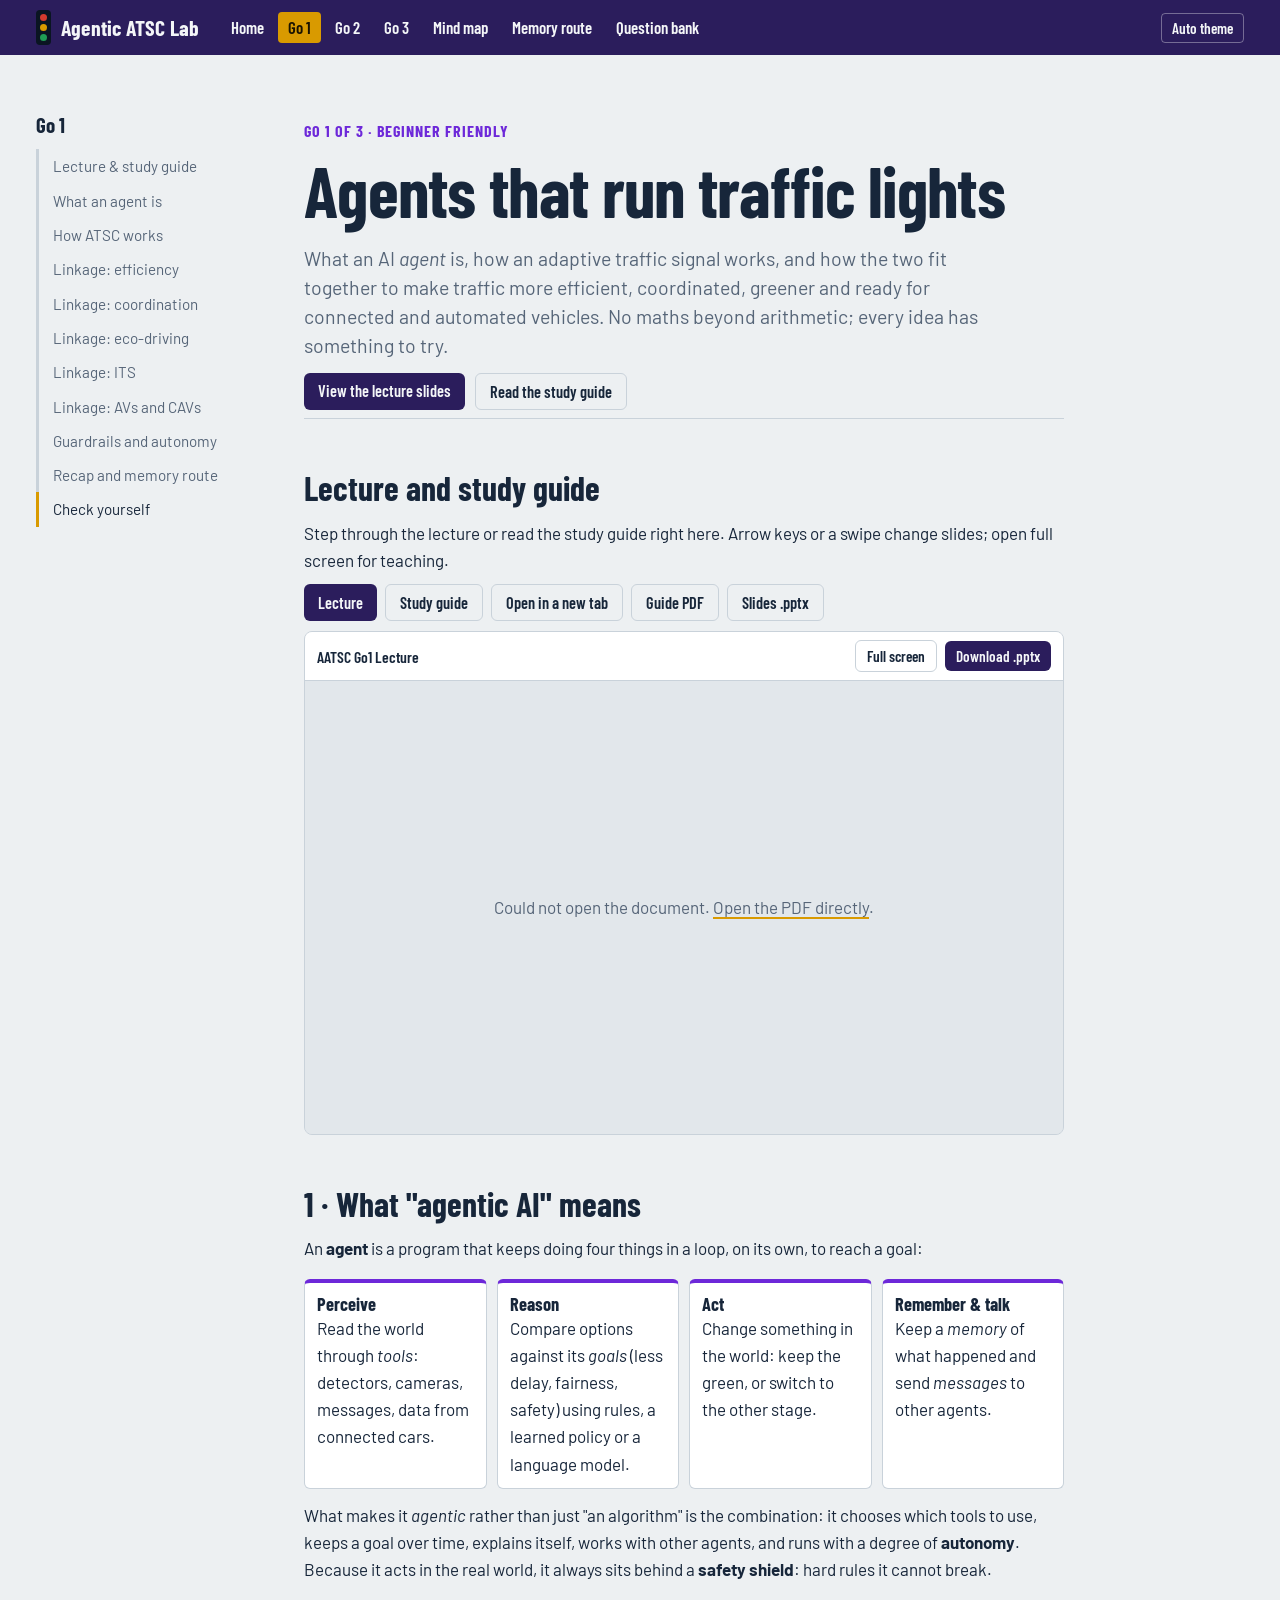
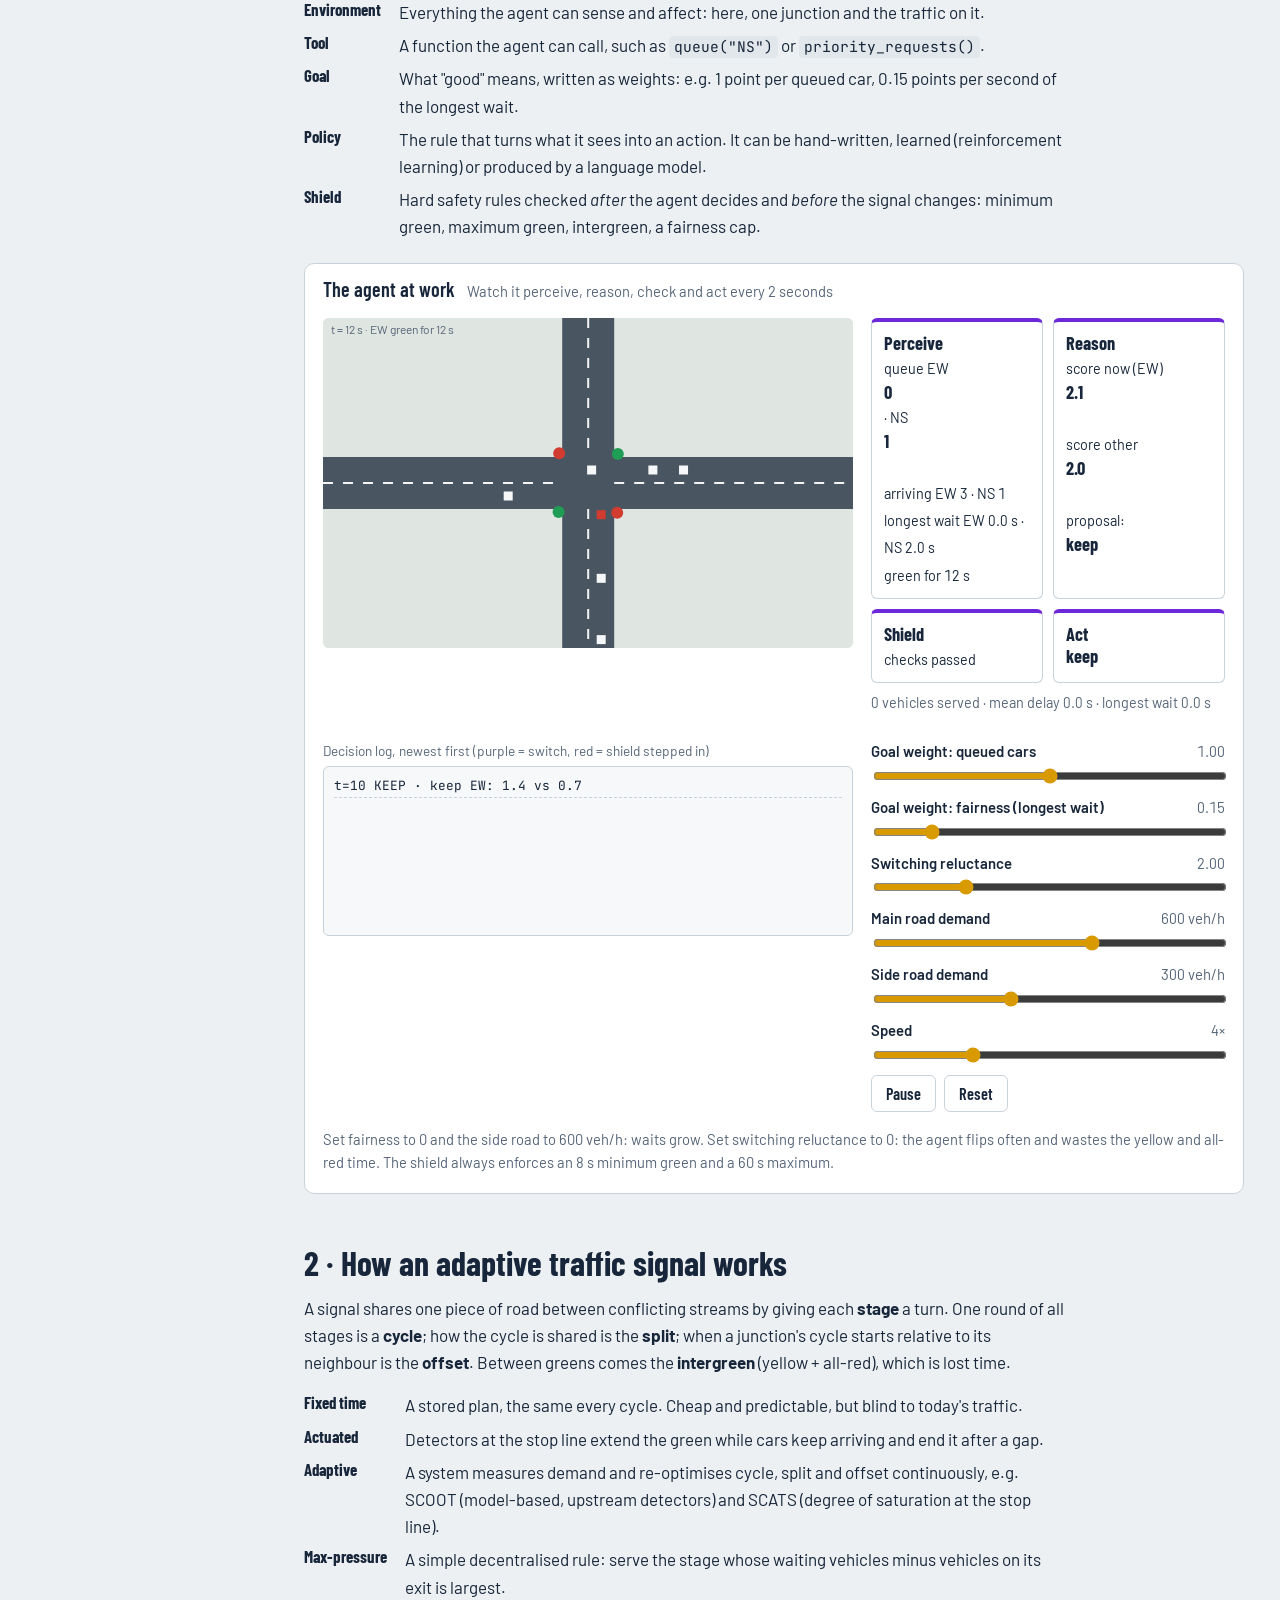
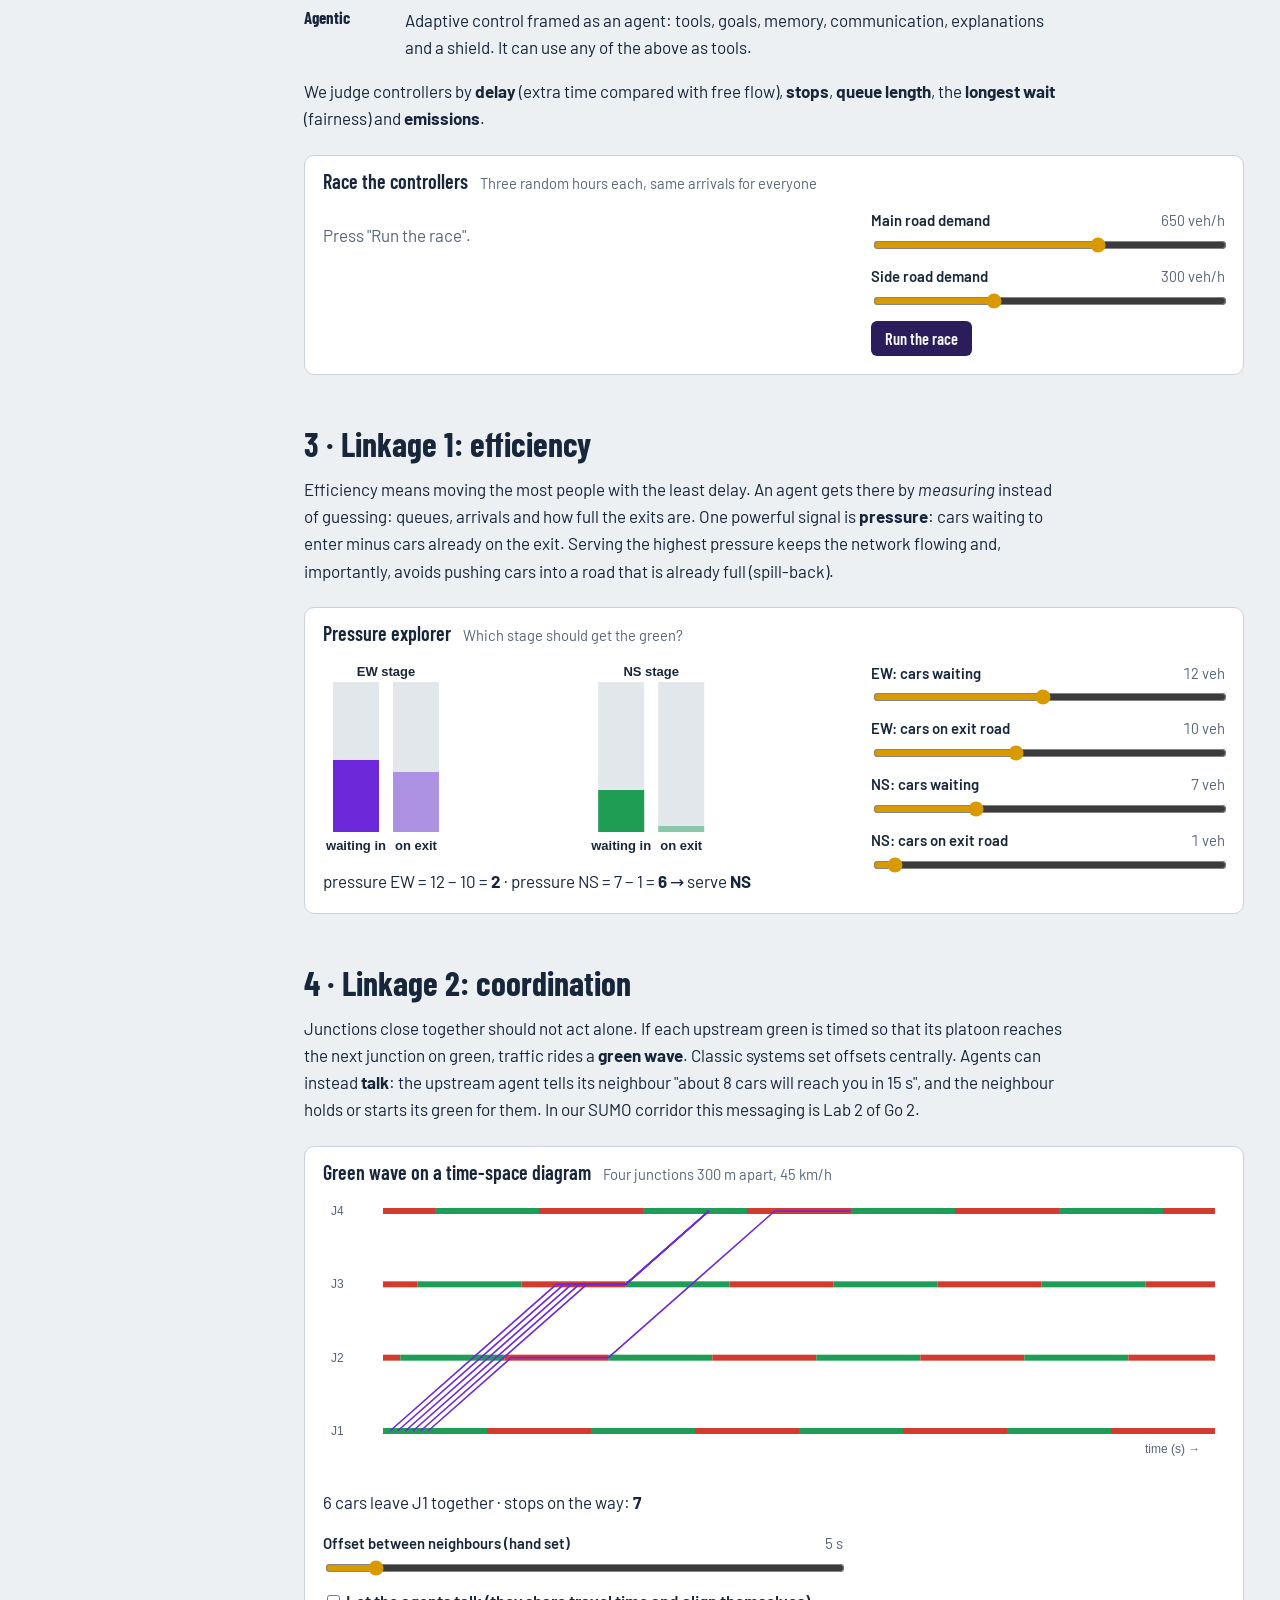
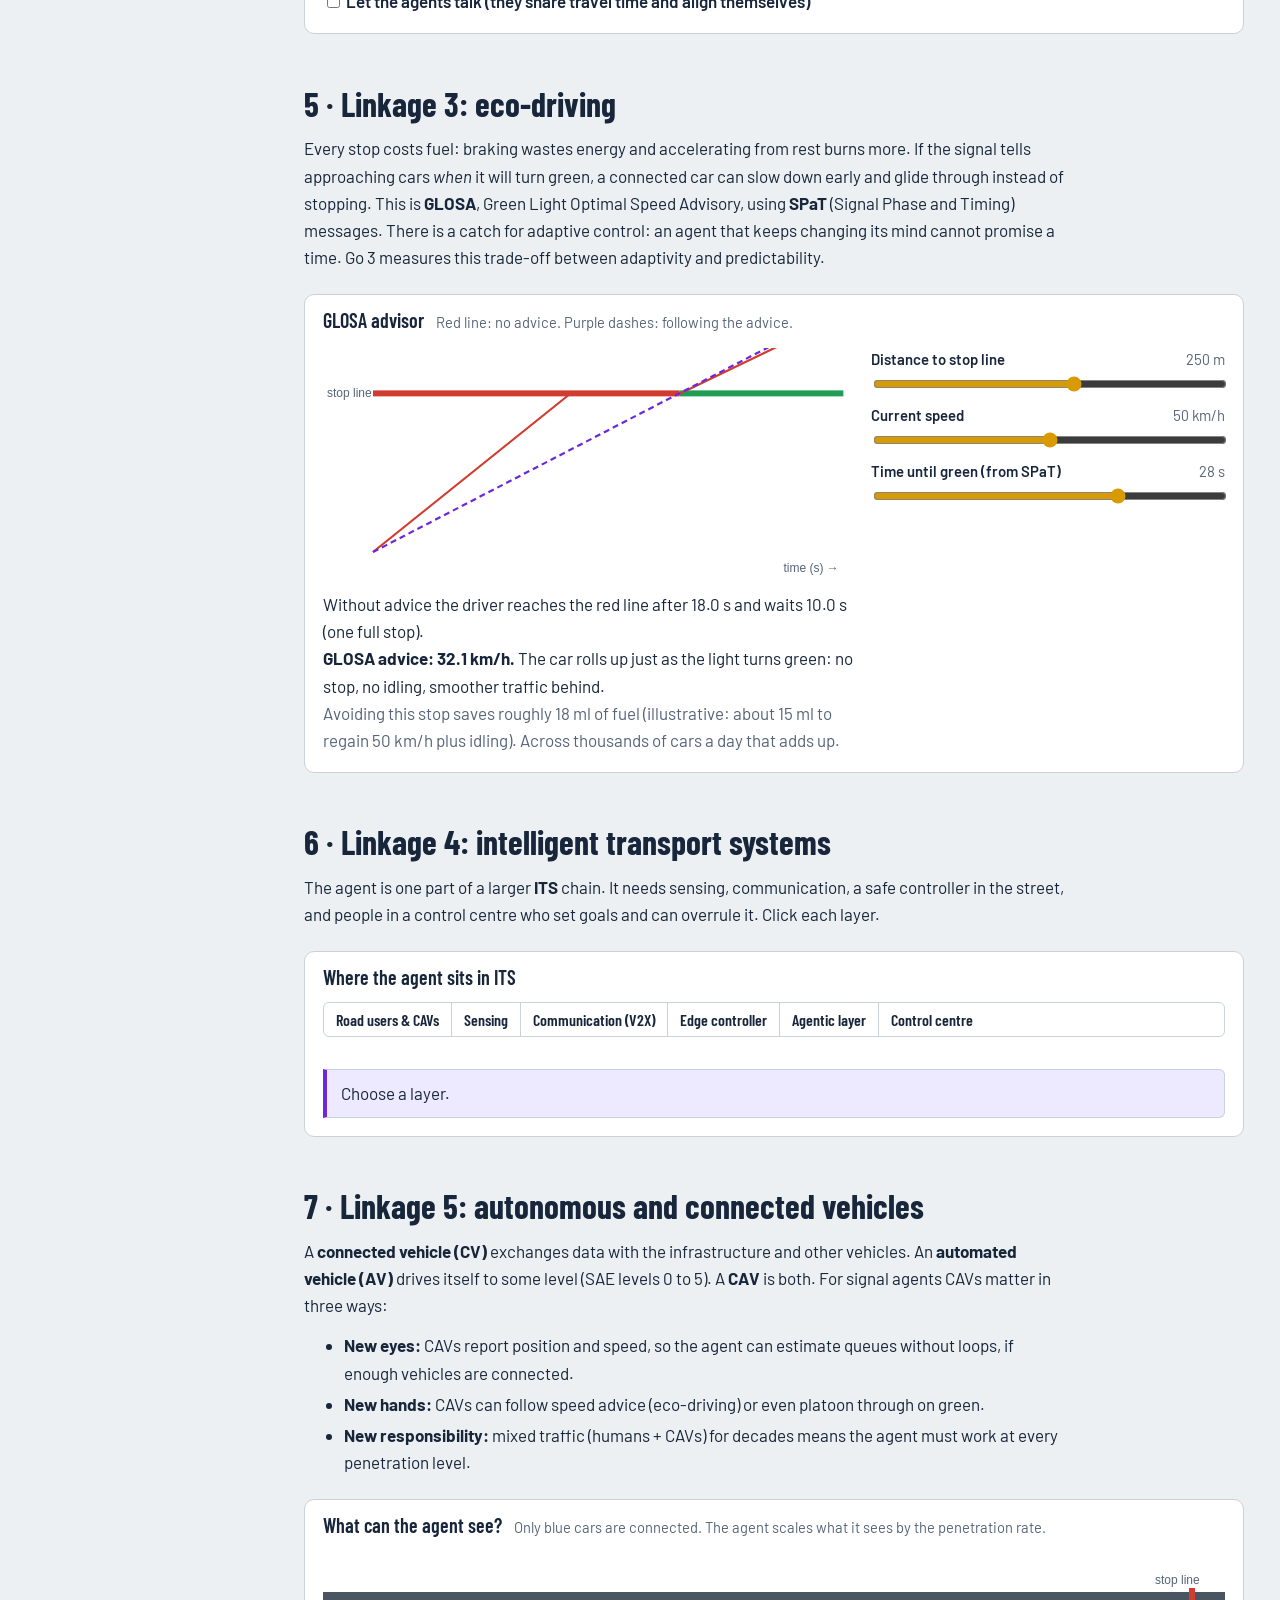
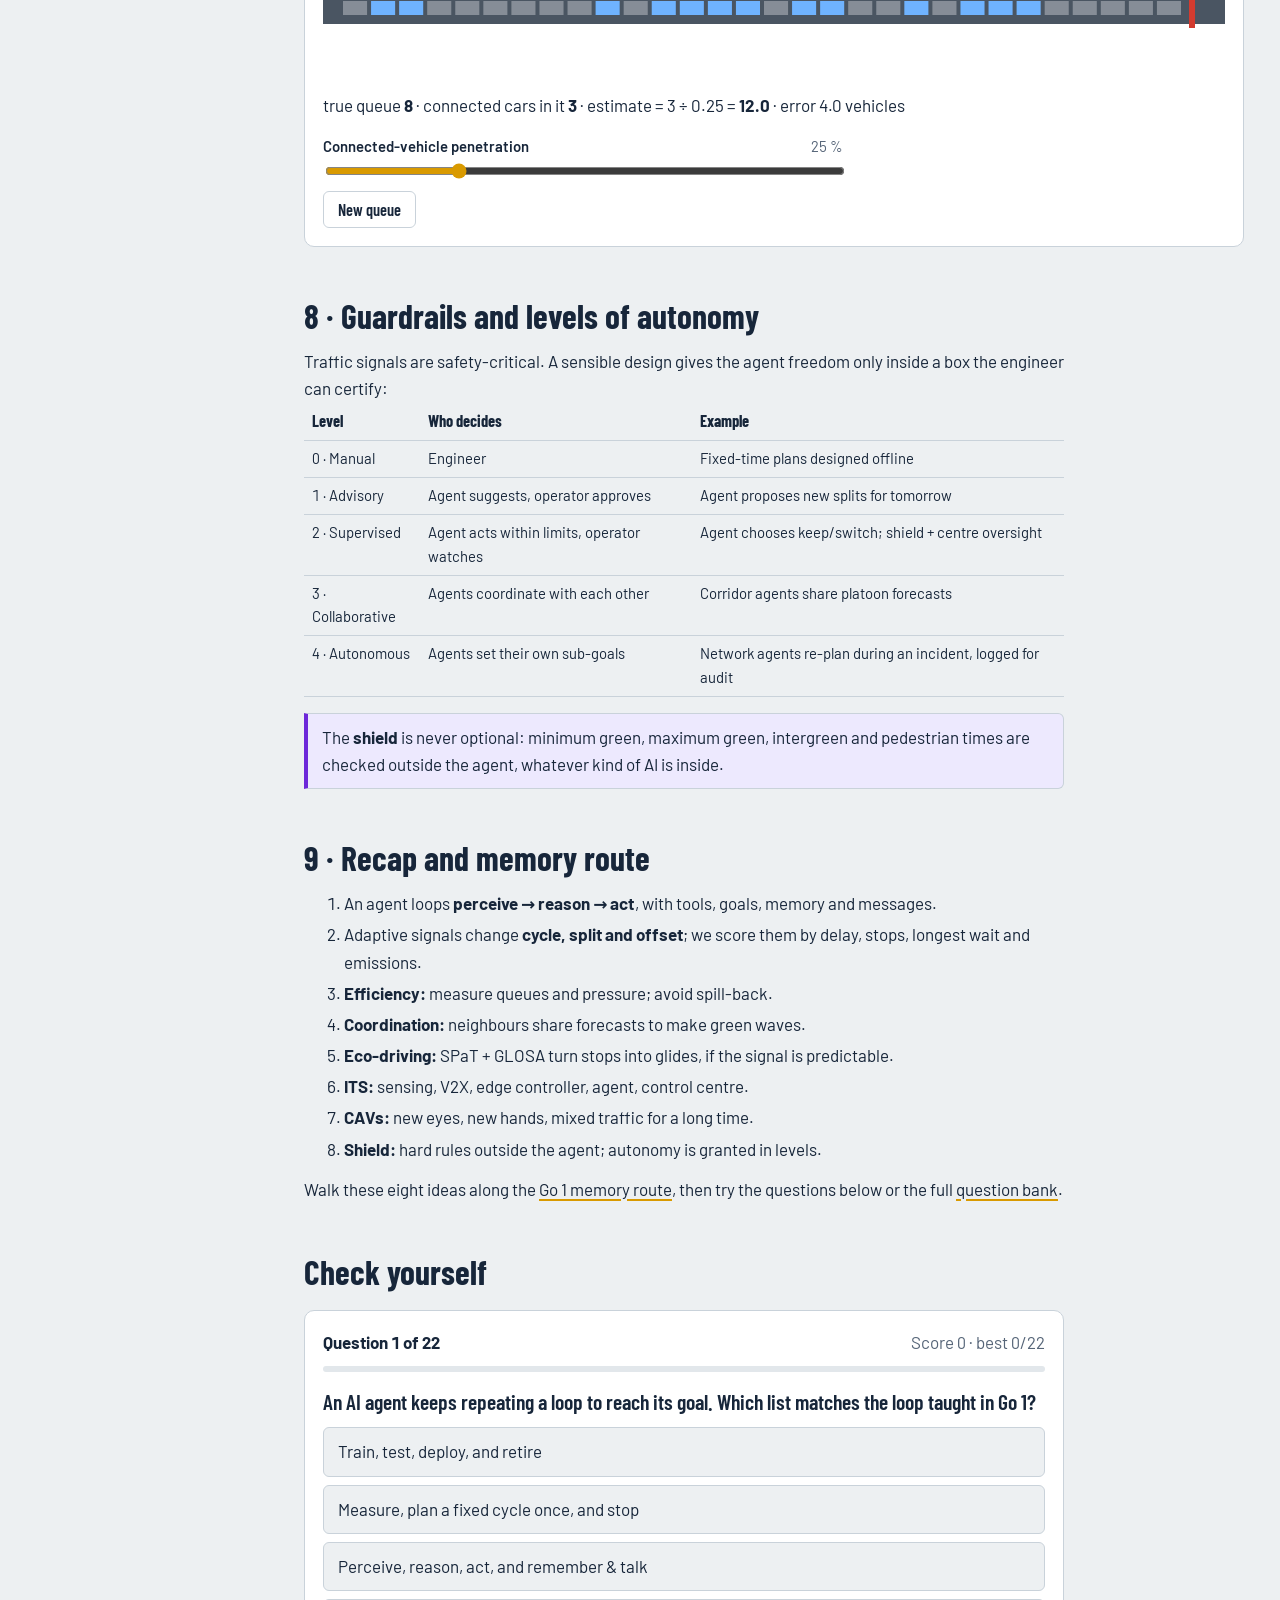
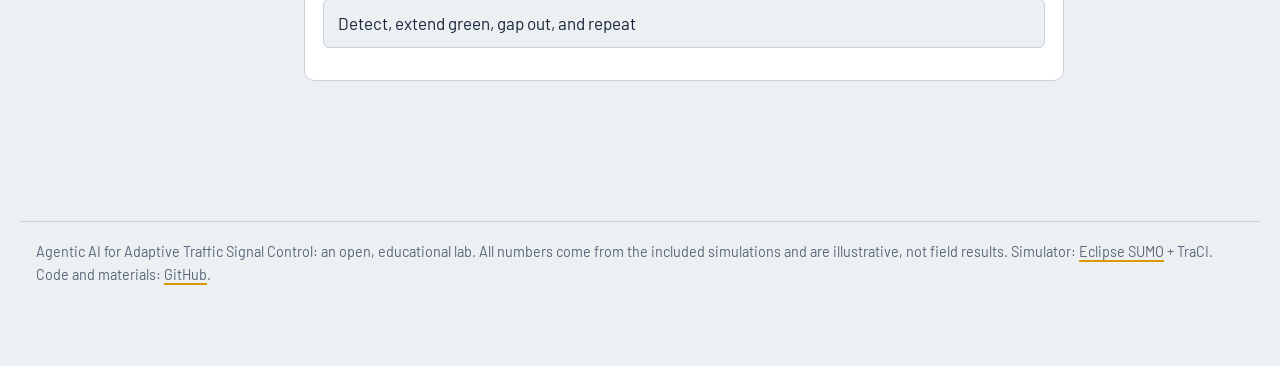
==== docs/go1.html @ 814e69f5 "Unpack Agentic ATSC Lab" ====
<!doctype html>
<html lang="en">
<head>
<meta charset="utf-8">
<meta name="viewport" content="width=device-width, initial-scale=1, viewport-fit=cover">
<title>Go 1 · Principles</title>
<meta name="claude:viewport-fit-sides" content="cover">
<link rel="preconnect" href="https://fonts.googleapis.com"><link rel="preconnect" href="https://fonts.gstatic.com" crossorigin>
<link rel="stylesheet" href="https://fonts.googleapis.com/css2?family=Barlow+Condensed:wght@500;600;700&family=Barlow:ital,wght@0,400;0,500;0,600;1,400&family=JetBrains+Mono:wght@400;600&display=swap">
<link rel="stylesheet" href="css/site.css">
</head>
<body>
<div class="wrap layout">
  <aside class="route" aria-label="On this page"><span class="level-name">Go 1</span><ol></ol></aside>
  <main class="content">
    <header class="level-head prose">
      <span class="go-tag">Go 1 of 3 · beginner friendly</span>
      <h1>Agents that run traffic lights</h1>
      <p class="lede">What an AI <em>agent</em> is, how an adaptive traffic signal works, and how the two fit together to make traffic more efficient, coordinated, greener and ready for connected and automated vehicles. No maths beyond arithmetic; every idea has something to try.</p>
      <p class="materials-links" style="display:flex;gap:10px;flex-wrap:wrap;margin-top:12px"><a class="btn" style="text-decoration:none" href="#materials" data-open="slides">View the lecture slides</a><a class="btn ghost" style="text-decoration:none" href="#materials" data-open="guide">Read the study guide</a></p>
    </header>

    <section class="prose" id="materials-sec">
      <h2 id="materials" data-short="Lecture &amp; study guide">Lecture and study guide</h2>
      <p>Step through the lecture or read the study guide right here. Arrow keys or a swipe change slides; open full screen for teaching.</p>
      <div class="mat-tabs" role="tablist" style="display:flex;gap:8px;flex-wrap:wrap;margin:10px 0">
        <button class="btn" type="button" role="tab" aria-selected="true" data-mode="slides" data-src="viewer.html?doc=materials/AATSC_Go1_Lecture.pdf&amp;mode=slides&amp;dl=materials/AATSC_Go1_Lecture.pptx&amp;embed=1">Lecture</button>
        <button class="btn ghost" type="button" role="tab" aria-selected="false" data-mode="guide" data-src="viewer.html?doc=materials/AATSC_Go1_Study_Guide.pdf&amp;mode=guide&amp;embed=1">Study guide</button>
        <a class="btn ghost" id="matFull" style="text-decoration:none" href="viewer.html?doc=materials/AATSC_Go1_Lecture.pdf&amp;mode=slides&amp;dl=materials/AATSC_Go1_Lecture.pptx" target="_blank" rel="noopener">Open in a new tab</a>
        <a class="btn ghost" style="text-decoration:none" href="materials/AATSC_Go1_Study_Guide.pdf" download>Guide PDF</a>
        <a class="btn ghost" style="text-decoration:none" href="materials/AATSC_Go1_Lecture.pptx" download>Slides .pptx</a>
      </div>
      <div id="matFrame" style="border:1px solid var(--line);border-radius:8px;overflow:hidden;aspect-ratio:16/10.6;width:100%;background:var(--sunk)">
        <iframe id="matIframe" title="Go 1 lecture and study guide" src="viewer.html?doc=materials/AATSC_Go1_Lecture.pdf&amp;mode=slides&amp;dl=materials/AATSC_Go1_Lecture.pptx&amp;embed=1" loading="lazy" allowfullscreen style="width:100%;height:100%;border:0;display:block"></iframe>
      </div>
    </section>

    <section class="prose">
      <h2 id="agent" data-short="What an agent is">1 · What "agentic AI" means</h2>
      <p>An <b>agent</b> is a program that keeps doing four things in a loop, on its own, to reach a goal:</p>
      <div class="agent-loop">
        <div><b>Perceive</b>Read the world through <em>tools</em>: detectors, cameras, messages, data from connected cars.</div>
        <div><b>Reason</b>Compare options against its <em>goals</em> (less delay, fairness, safety) using rules, a learned policy or a language model.</div>
        <div><b>Act</b>Change something in the world: keep the green, or switch to the other stage.</div>
        <div><b>Remember &amp; talk</b>Keep a <em>memory</em> of what happened and send <em>messages</em> to other agents.</div>
      </div>
      <p>What makes it <em>agentic</em> rather than just "an algorithm" is the combination: it chooses which tools to use, keeps a goal over time, explains itself, works with other agents, and runs with a degree of <b>autonomy</b>. Because it acts in the real world, it always sits behind a <b>safety shield</b>: hard rules it cannot break.</p>
      <dl class="defs">
        <dt>Environment</dt><dd>Everything the agent can sense and affect: here, one junction and the traffic on it.</dd>
        <dt>Tool</dt><dd>A function the agent can call, such as <code>queue("NS")</code> or <code>priority_requests()</code>.</dd>
        <dt>Goal</dt><dd>What "good" means, written as weights: e.g. 1 point per queued car, 0.15 points per second of the longest wait.</dd>
        <dt>Policy</dt><dd>The rule that turns what it sees into an action. It can be hand-written, learned (reinforcement learning) or produced by a language model.</dd>
        <dt>Shield</dt><dd>Hard safety rules checked <em>after</em> the agent decides and <em>before</em> the signal changes: minimum green, maximum green, intergreen, a fairness cap.</dd>
      </dl>
    </section>
    <div class="bay">
      <div class="bay-head"><h4>The agent at work</h4><span class="hint">Watch it perceive, reason, check and act every 2 seconds</span></div>
      <div class="bay-body">
        <div class="bay-split">
          <canvas class="sim" id="agCv" style="height:330px" aria-label="Junction controlled by an agent"></canvas>
          <div>
            <div class="agent-loop" style="grid-template-columns:1fr 1fr;margin-top:0">
              <div><b>Perceive</b><span id="agPer" class="num" style="font-size:.9rem">–</span></div>
              <div><b>Reason</b><span id="agRea" class="num" style="font-size:.9rem">–</span></div>
              <div><b>Shield</b><span id="agSh" style="font-size:.9rem">–</span></div>
              <div><b>Act</b><span id="agAct" style="font-size:.9rem">–</span></div>
            </div>
            <p class="muted num" id="agStat" style="font-size:.9rem;margin-top:8px"></p>
          </div>
        </div>
        <div class="bay-split" style="margin-top:10px">
          <div><div class="muted" style="font-size:.85rem;margin-bottom:4px">Decision log, newest first (purple = switch, red = shield stepped in)</div><div class="log" id="agLog"></div></div>
          <div class="controls">
            <div class="ctl"><label for="agWq">Goal weight: queued cars</label><output id="agWqo"></output><input type="range" id="agWq" min="0" max="2" step="0.05" value="1"></div>
            <div class="ctl"><label for="agWw">Goal weight: fairness (longest wait)</label><output id="agWwo"></output><input type="range" id="agWw" min="0" max="1" step="0.05" value="0.15"></div>
            <div class="ctl"><label for="agWh">Switching reluctance</label><output id="agWho"></output><input type="range" id="agWh" min="0" max="8" step="0.5" value="2"></div>
            <div class="ctl"><label for="agEW">Main road demand</label><output id="agEWo"></output><input type="range" id="agEW" min="100" max="900" step="50" value="600"></div>
            <div class="ctl"><label for="agNS">Side road demand</label><output id="agNSo"></output><input type="range" id="agNS" min="50" max="700" step="50" value="300"></div>
            <div class="ctl"><label for="agSp">Speed</label><output id="agSpo"></output><input type="range" id="agSp" min="1" max="12" value="4"></div>
            <div style="display:flex;gap:8px"><button class="btn ghost" type="button" id="agPause">Pause</button><button class="btn ghost" type="button" id="agReset">Reset</button></div>
          </div>
        </div>
        <p class="muted" style="margin:0;font-size:.92rem">Set fairness to 0 and the side road to 600 veh/h: waits grow. Set switching reluctance to 0: the agent flips often and wastes the yellow and all-red time. The shield always enforces an 8 s minimum green and a 60 s maximum.</p>
      </div>
    </div>

    <section class="prose">
      <h2 id="atsc" data-short="How ATSC works">2 · How an adaptive traffic signal works</h2>
      <p>A signal shares one piece of road between conflicting streams by giving each <b>stage</b> a turn. One round of all stages is a <b>cycle</b>; how the cycle is shared is the <b>split</b>; when a junction's cycle starts relative to its neighbour is the <b>offset</b>. Between greens comes the <b>intergreen</b> (yellow + all-red), which is lost time.</p>
      <dl class="defs">
        <dt>Fixed time</dt><dd>A stored plan, the same every cycle. Cheap and predictable, but blind to today's traffic.</dd>
        <dt>Actuated</dt><dd>Detectors at the stop line extend the green while cars keep arriving and end it after a gap.</dd>
        <dt>Adaptive</dt><dd>A system measures demand and re-optimises cycle, split and offset continuously, e.g. SCOOT (model-based, upstream detectors) and SCATS (degree of saturation at the stop line).</dd>
        <dt>Max-pressure</dt><dd>A simple decentralised rule: serve the stage whose waiting vehicles minus vehicles on its exit is largest.</dd>
        <dt>Agentic</dt><dd>Adaptive control framed as an agent: tools, goals, memory, communication, explanations and a shield. It can use any of the above as tools.</dd>
      </dl>
      <p>We judge controllers by <b>delay</b> (extra time compared with free flow), <b>stops</b>, <b>queue length</b>, the <b>longest wait</b> (fairness) and <b>emissions</b>.</p>
    </section>
    <div class="bay">
      <div class="bay-head"><h4>Race the controllers</h4><span class="hint">Three random hours each, same arrivals for everyone</span></div>
      <div class="bay-body bay-split">
        <div id="raceOut"><p class="muted">Press "Run the race".</p></div>
        <div class="controls">
          <div class="ctl"><label for="raceEW">Main road demand</label><output id="raceEWo"></output><input type="range" id="raceEW" min="200" max="900" step="50" value="650"></div>
          <div class="ctl"><label for="raceNS">Side road demand</label><output id="raceNSo"></output><input type="range" id="raceNS" min="100" max="700" step="50" value="300"></div>
          <div><button class="btn" type="button" id="raceBtn">Run the race</button></div>
        </div>
      </div>
    </div>

    <section class="prose">
      <h2 id="efficiency" data-short="Linkage: efficiency">3 · Linkage 1: efficiency</h2>
      <p>Efficiency means moving the most people with the least delay. An agent gets there by <em>measuring</em> instead of guessing: queues, arrivals and how full the exits are. One powerful signal is <b>pressure</b>: cars waiting to enter minus cars already on the exit. Serving the highest pressure keeps the network flowing and, importantly, avoids pushing cars into a road that is already full (spill-back).</p>
    </section>
    <div class="bay">
      <div class="bay-head"><h4>Pressure explorer</h4><span class="hint">Which stage should get the green?</span></div>
      <div class="bay-body bay-split">
        <div><canvas class="chart" id="prCv" style="height:200px" aria-label="Waiting and exit vehicles for each stage"></canvas><p id="prOut" style="margin-top:6px"></p></div>
        <div class="controls">
          <div class="ctl"><label for="prIE">EW: cars waiting</label><output id="prIEo"></output><input type="range" id="prIE" min="0" max="25" value="12"></div>
          <div class="ctl"><label for="prOE">EW: cars on exit road</label><output id="prOEo"></output><input type="range" id="prOE" min="0" max="25" value="10"></div>
          <div class="ctl"><label for="prIN">NS: cars waiting</label><output id="prINo"></output><input type="range" id="prIN" min="0" max="25" value="7"></div>
          <div class="ctl"><label for="prON">NS: cars on exit road</label><output id="prONo"></output><input type="range" id="prON" min="0" max="25" value="1"></div>
        </div>
      </div>
    </div>

    <section class="prose">
      <h2 id="coordination" data-short="Linkage: coordination">4 · Linkage 2: coordination</h2>
      <p>Junctions close together should not act alone. If each upstream green is timed so that its platoon reaches the next junction on green, traffic rides a <b>green wave</b>. Classic systems set offsets centrally. Agents can instead <b>talk</b>: the upstream agent tells its neighbour "about 8 cars will reach you in 15 s", and the neighbour holds or starts its green for them. In our SUMO corridor this messaging is Lab 2 of Go 2.</p>
    </section>
    <div class="bay">
      <div class="bay-head"><h4>Green wave on a time-space diagram</h4><span class="hint">Four junctions 300 m apart, 45 km/h</span></div>
      <div class="bay-body">
        <canvas class="chart" id="gwCv" style="height:260px" aria-label="Time-space diagram"></canvas>
        <p id="gwOut"></p>
        <div class="controls" style="max-width:520px">
          <div class="ctl"><label for="gwOff">Offset between neighbours (hand set)</label><output id="gwOffo"></output><input type="range" id="gwOff" min="0" max="59" value="5"></div>
          <label style="font-weight:600"><input type="checkbox" id="gwTalk"> Let the agents talk (they share travel time and align themselves)</label>
        </div>
      </div>
    </div>

    <section class="prose">
      <h2 id="eco" data-short="Linkage: eco-driving">5 · Linkage 3: eco-driving</h2>
      <p>Every stop costs fuel: braking wastes energy and accelerating from rest burns more. If the signal tells approaching cars <em>when</em> it will turn green, a connected car can slow down early and glide through instead of stopping. This is <b>GLOSA</b>, Green Light Optimal Speed Advisory, using <b>SPaT</b> (Signal Phase and Timing) messages. There is a catch for adaptive control: an agent that keeps changing its mind cannot promise a time. Go 3 measures this trade-off between adaptivity and predictability.</p>
    </section>
    <div class="bay">
      <div class="bay-head"><h4>GLOSA advisor</h4><span class="hint">Red line: no advice. Purple dashes: following the advice.</span></div>
      <div class="bay-body bay-split">
        <div><canvas class="chart" id="glCv" style="height:230px" aria-label="Distance-time trajectory approaching a red light"></canvas><p id="glOut"></p></div>
        <div class="controls">
          <div class="ctl"><label for="glD">Distance to stop line</label><output id="glDo"></output><input type="range" id="glD" min="50" max="400" step="10" value="250"></div>
          <div class="ctl"><label for="glV">Current speed</label><output id="glVo"></output><input type="range" id="glV" min="30" max="70" step="5" value="50"></div>
          <div class="ctl"><label for="glTg">Time until green (from SPaT)</label><output id="glTgo"></output><input type="range" id="glTg" min="0" max="40" value="28"></div>
        </div>
      </div>
    </div>

    <section class="prose">
      <h2 id="its" data-short="Linkage: ITS">6 · Linkage 4: intelligent transport systems</h2>
      <p>The agent is one part of a larger <b>ITS</b> chain. It needs sensing, communication, a safe controller in the street, and people in a control centre who set goals and can overrule it. Click each layer.</p>
    </section>
    <div class="bay">
      <div class="bay-head"><h4>Where the agent sits in ITS</h4></div>
      <div class="bay-body">
        <div class="seg" role="group" aria-label="ITS layers" style="flex-wrap:wrap">
          <button type="button" data-its="users">Road users &amp; CAVs</button><button type="button" data-its="sense">Sensing</button><button type="button" data-its="comm">Communication (V2X)</button><button type="button" data-its="edge">Edge controller</button><button type="button" data-its="agent">Agentic layer</button><button type="button" data-its="tmc">Control centre</button>
        </div>
        <p id="itsBox" class="callout">Choose a layer.</p>
      </div>
    </div>

    <section class="prose">
      <h2 id="cav" data-short="Linkage: AVs and CAVs">7 · Linkage 5: autonomous and connected vehicles</h2>
      <p>A <b>connected vehicle (CV)</b> exchanges data with the infrastructure and other vehicles. An <b>automated vehicle (AV)</b> drives itself to some level (SAE levels 0 to 5). A <b>CAV</b> is both. For signal agents CAVs matter in three ways:</p>
      <ul>
        <li><b>New eyes:</b> CAVs report position and speed, so the agent can estimate queues without loops, if enough vehicles are connected.</li>
        <li><b>New hands:</b> CAVs can follow speed advice (eco-driving) or even platoon through on green.</li>
        <li><b>New responsibility:</b> mixed traffic (humans + CAVs) for decades means the agent must work at every penetration level.</li>
      </ul>
    </section>
    <div class="bay">
      <div class="bay-head"><h4>What can the agent see?</h4><span class="hint">Only blue cars are connected. The agent scales what it sees by the penetration rate.</span></div>
      <div class="bay-body">
        <canvas class="chart" id="cvCv" style="height:110px" aria-label="Queue with connected and ordinary cars"></canvas>
        <p id="cvOut"></p>
        <div class="controls" style="max-width:520px">
          <div class="ctl"><label for="cvP">Connected-vehicle penetration</label><output id="cvPo"></output><input type="range" id="cvP" min="0" max="100" step="5" value="25"></div>
          <div><button class="btn ghost" type="button" id="cvNew">New queue</button></div>
        </div>
      </div>
    </div>

    <section class="prose">
      <h2 id="safety" data-short="Guardrails and autonomy">8 · Guardrails and levels of autonomy</h2>
      <p>Traffic signals are safety-critical. A sensible design gives the agent freedom only inside a box the engineer can certify:</p>
      <table class="data">
        <tr><th>Level</th><th>Who decides</th><th>Example</th></tr>
        <tr><td>0 · Manual</td><td>Engineer</td><td>Fixed-time plans designed offline</td></tr>
        <tr><td>1 · Advisory</td><td>Agent suggests, operator approves</td><td>Agent proposes new splits for tomorrow</td></tr>
        <tr><td>2 · Supervised</td><td>Agent acts within limits, operator watches</td><td>Agent chooses keep/switch; shield + centre oversight</td></tr>
        <tr><td>3 · Collaborative</td><td>Agents coordinate with each other</td><td>Corridor agents share platoon forecasts</td></tr>
        <tr><td>4 · Autonomous</td><td>Agents set their own sub-goals</td><td>Network agents re-plan during an incident, logged for audit</td></tr>
      </table>
      <div class="callout">The <b>shield</b> is never optional: minimum green, maximum green, intergreen and pedestrian times are checked outside the agent, whatever kind of AI is inside.</div>
    </section>

    <section class="prose">
      <h2 id="recap" data-short="Recap and memory route">9 · Recap and memory route</h2>
      <ol>
        <li>An agent loops <b>perceive → reason → act</b>, with tools, goals, memory and messages.</li>
        <li>Adaptive signals change <b>cycle, split and offset</b>; we score them by delay, stops, longest wait and emissions.</li>
        <li><b>Efficiency:</b> measure queues and pressure; avoid spill-back.</li>
        <li><b>Coordination:</b> neighbours share forecasts to make green waves.</li>
        <li><b>Eco-driving:</b> SPaT + GLOSA turn stops into glides, if the signal is predictable.</li>
        <li><b>ITS:</b> sensing, V2X, edge controller, agent, control centre.</li>
        <li><b>CAVs:</b> new eyes, new hands, mixed traffic for a long time.</li>
        <li><b>Shield:</b> hard rules outside the agent; autonomy is granted in levels.</li>
      </ol>
      <p>Walk these eight ideas along the <a href="palace.html#go1">Go 1 memory route</a>, then try the questions below or the full <a href="quiz.html">question bank</a>.</p>
    </section>

    <section class="prose">
      <h2 id="quiz" data-short="Check yourself">Check yourself</h2>
      <div class="quiz" id="quizBox"></div>
    </section>
  </main>
</div>
<script src="js/common.js"></script>
<script src="js/sim.js"></script>
<script src="js/go1.js"></script>
<script src="js/quizdata.js"></script>
<script src="js/materials.js"></script>
<script>document.addEventListener('DOMContentLoaded', () => { if (window.QUIZ) Quiz(document.getElementById('quizBox'), QUIZ.filter(q => q.go === 1), 'go1'); });</script>
</body>
</html>
---- docs/css/site.css ----
/* Agentic ATSC Lab
   Layout: signage band nav, left "route" index + 760px reading column, wide bays for simulators.
   Type: Barlow Condensed (road-sign display), Barlow (body), JetBrains Mono (code). */
:root {
  --paper: #edf0f2;
  --surface: #ffffff;
  --sunk: #e2e7eb;
  --fg: #17263a;
  --muted: #566578;
  --line: #c9d2da;
  --band: #2b1d5c;
  --agent: #6d28d9;
  --agent-soft: #ede9fe;
  --band-fg: #f4f6f8;
  --amber: #d99a00;
  --amber-ink: #8a5f00;
  --go: #1f9d55;
  --stop: #d23b2f;
  --phase-a: #9fd8b5;
  --phase-b: #a9c8ec;
  --phase-c: #e6c8f0;
  --road: #4a5562;
  --road-verge: #dfe5e1;
  --marking: #f3f4f1;
  --loop: #9aa6b2;
  --car: #f6f7f8;
  --car-alt: #6fb3ff;
  --signal-body: #1b2633;
  --code-bg: #f6f8fa;
  --display: "Barlow Condensed", "Arial Narrow", "Roboto Condensed", sans-serif;
  --body: "Barlow", "Segoe UI", system-ui, sans-serif;
  --mono: "JetBrains Mono", ui-monospace, "SFMono-Regular", Menlo, Consolas, monospace;
  --radius: 6px;
}
@media (prefers-color-scheme: dark) {
  :root:not([data-theme="light"]) {
    --paper: #0f1620; --surface: #17212d; --sunk: #1e2a38; --fg: #e3e9ef; --muted: #9babbb; --line: #2c3a4a;
    --band: #1c1240; --agent: #a78bfa; --agent-soft: #2a2150; --band-fg: #eef2f6; --amber: #f2b526; --amber-ink: #f2c55a; --go: #38c172; --stop: #ef5a4c;
    --phase-a: #1f5b3a; --phase-b: #24476e; --phase-c: #553366;
    --road: #3a434e; --road-verge: #1a2430; --marking: #c9ced3; --loop: #61707f; --car: #e9edf1; --car-alt: #6fb3ff;
    --signal-body: #05090d; --code-bg: #121b26; color-scheme: dark;
  }
}
:root[data-theme="dark"] {
  --paper: #0f1620; --surface: #17212d; --sunk: #1e2a38; --fg: #e3e9ef; --muted: #9babbb; --line: #2c3a4a;
  --band: #1c1240; --agent: #a78bfa; --agent-soft: #2a2150; --band-fg: #eef2f6; --amber: #f2b526; --amber-ink: #f2c55a; --go: #38c172; --stop: #ef5a4c;
  --phase-a: #1f5b3a; --phase-b: #24476e; --phase-c: #553366;
  --road: #3a434e; --road-verge: #1a2430; --marking: #c9ced3; --loop: #61707f; --car: #e9edf1; --car-alt: #6fb3ff;
  --signal-body: #05090d; --code-bg: #121b26; color-scheme: dark;
}

* { box-sizing: border-box; }
html { -webkit-text-size-adjust: 100%; }
body {
  margin: 0; background: var(--paper); color: var(--fg);
  font: 17px/1.6 var(--body);
}
a { color: inherit; text-decoration-color: var(--amber); text-underline-offset: 3px; text-decoration-thickness: 2px; }
a:hover { text-decoration-color: var(--fg); }
:focus-visible { outline: 3px solid var(--amber); outline-offset: 2px; border-radius: 3px; }
img { max-width: 100%; height: auto; }
h1, h2, h3, h4 { font-family: var(--display); line-height: 1.1; text-wrap: balance; margin: 0; }
h1 { font-size: clamp(2.6rem, 6vw, 4.4rem); font-weight: 700; letter-spacing: -0.01em; }
h2 { font-size: 2.1rem; font-weight: 700; margin-top: 3.2rem; }
h3 { font-size: 1.45rem; font-weight: 600; margin-top: 2rem; }
h4 { font-size: 1.15rem; font-weight: 600; margin-top: 1.4rem; }
p, ul, ol { margin: 0.8rem 0 0; }
li + li { margin-top: 0.25rem; }
code, pre, kbd { font-family: var(--mono); font-size: 0.86em; }
:not(pre) > code { background: var(--sunk); padding: 0.1em 0.35em; border-radius: 4px; }
pre { background: var(--code-bg); border: 1px solid var(--line); border-radius: var(--radius); padding: 14px 16px; overflow-x: auto; line-height: 1.5; margin: 1rem 0 0; position: relative; }
.muted { color: var(--muted); }
.num { font-variant-numeric: tabular-nums; }

/* ---------- signage band ---------- */
.band { background: var(--band); color: var(--band-fg); position: sticky; top: env(safe-area-inset-top, 0px); z-index: 20; }
body::before { content: ""; position: fixed; inset: 0 0 auto; height: env(safe-area-inset-top, 0px); z-index: 10; background: var(--band); }
.band-inner { max-width: 1240px; margin: 0 auto; display: flex; align-items: center; gap: 22px; flex-wrap: wrap;
  padding-block: 10px; padding-left: max(16px, env(safe-area-inset-left, 0px)); padding-right: max(16px, env(safe-area-inset-right, 0px)); }
.brand { font: 700 1.35rem/1 var(--display); text-decoration: none; display: flex; align-items: center; gap: 10px; letter-spacing: 0.01em; }
.brand-mark { display: inline-grid; grid-template-rows: repeat(3, 7px); gap: 3px; background: #0a1522; padding: 4px; border-radius: 4px; }
.brand-mark i { width: 7px; height: 7px; border-radius: 50%; display: block; }
.band nav { display: flex; gap: 4px; flex-wrap: wrap; font: 600 1.05rem/1 var(--display); }
.band nav a { text-decoration: none; padding: 7px 10px; border-radius: 4px; }
.band nav a[aria-current="page"] { background: var(--amber); color: #1a1300; }
.band nav a:not([aria-current]):hover { background: rgba(255,255,255,0.1); }
.theme-btn { margin-left: auto; background: transparent; color: inherit; border: 1px solid rgba(255,255,255,0.35); border-radius: 4px; font: 600 0.95rem var(--display); padding: 5px 10px; cursor: pointer; }

/* ---------- page frame ---------- */
.wrap { max-width: 1240px; margin: 0 auto; padding-block: 0 80px;
  padding-left: max(16px, env(safe-area-inset-left, 0px)); padding-right: max(16px, env(safe-area-inset-right, 0px)); }
.layout { display: grid; grid-template-columns: 220px minmax(0, 1fr); gap: 48px; align-items: start; }
.route { position: sticky; top: calc(env(safe-area-inset-top, 0px) + 76px); padding-top: 36px; font-size: 0.95rem; }
.route ol { list-style: none; padding: 0; margin: 10px 0 0; border-left: 3px solid var(--line); }
.route li { margin: 0; }
.route a { display: block; padding: 5px 0 5px 14px; margin-left: -3px; border-left: 3px solid transparent; text-decoration: none; color: var(--muted); }
.route a:hover, .route a.on { color: var(--fg); border-left-color: var(--amber); }
.route .level-name { font: 700 1.3rem var(--display); }
.content { min-width: 0; padding-top: 28px; }
.prose { max-width: 760px; }
.lede { font-size: 1.22rem; line-height: 1.5; color: var(--muted); max-width: 680px; margin-top: 14px; }
@media (max-width: 920px) { .layout { grid-template-columns: minmax(0, 1fr); gap: 0; } .route { display: none; } }

/* level header */
.level-head { padding: 34px 0 8px; border-bottom: 1px solid var(--line); }
.level-tag { display: inline-flex; align-items: center; gap: 8px; font: 600 1rem var(--display); color: var(--muted); }
.shield { display: inline-grid; place-items: center; width: 30px; height: 34px; background: var(--band); color: var(--band-fg);
  clip-path: polygon(0 0, 100% 0, 100% 62%, 50% 100%, 0 62%); font: 700 1.05rem var(--display); padding-bottom: 6px; }
.level-head h1 { margin-top: 8px; }

/* ---------- simulator bays ---------- */
.bay { background: var(--surface); border: 1px solid var(--line); border-radius: 10px; margin-top: 1.4rem; overflow: hidden; }
.bay-head { padding: 14px 18px 0; display: flex; gap: 12px; align-items: baseline; flex-wrap: wrap; }
.bay-head h4 { margin: 0; font-size: 1.25rem; }
.bay-head .hint { color: var(--muted); font-size: 0.92rem; }
.bay-body { padding: 14px 18px 18px; display: grid; gap: 16px; }
.bay-split { display: grid; grid-template-columns: minmax(0, 1.5fr) minmax(0, 1fr); gap: 18px; }
@media (max-width: 760px) { .bay-split { grid-template-columns: minmax(0, 1fr); } }
canvas.sim { width: 100%; height: 340px; display: block; border-radius: 6px; background: var(--road-verge); }
canvas.chart { width: 100%; height: 190px; display: block; }
.controls { display: grid; gap: 10px; align-content: start; }
.ctl { display: grid; grid-template-columns: 1fr auto; gap: 2px 10px; font-size: 0.93rem; }
.ctl label { font-weight: 600; }
.ctl output { font-variant-numeric: tabular-nums; color: var(--muted); }
.ctl input[type=range] { grid-column: 1 / -1; width: 100%; accent-color: var(--amber); }
.seg { display: inline-flex; border: 1px solid var(--line); border-radius: 6px; overflow: hidden; flex-wrap: wrap; }
.seg button { background: transparent; border: 0; padding: 7px 12px; font: 600 1rem var(--display); color: var(--fg); cursor: pointer; }
.seg button + button { border-left: 1px solid var(--line); }
.seg button[aria-pressed="true"] { background: var(--band); color: var(--band-fg); }
.btn { background: var(--band); color: var(--band-fg); border: 0; border-radius: 6px; padding: 8px 14px; font: 600 1.02rem var(--display); cursor: pointer; }
.btn.ghost { background: transparent; color: var(--fg); border: 1px solid var(--line); }
.btn:disabled { opacity: 0.5; cursor: default; }
.readout { display: grid; grid-template-columns: repeat(auto-fit, minmax(110px, 1fr)); background: var(--surface); border: 1px solid var(--line); border-radius: 6px; overflow: hidden; }
.readout div { background: var(--surface); padding: 8px 10px; box-shadow: 0 0 0 0.5px var(--line); }
.readout b { display: block; font: 700 1.5rem/1.1 var(--display); font-variant-numeric: tabular-nums; }
.readout span { font-size: 0.82rem; color: var(--muted); }
.legend { display: flex; gap: 14px; flex-wrap: wrap; font-size: 0.85rem; color: var(--muted); }
.legend i { display: inline-block; width: 12px; height: 3px; vertical-align: middle; margin-right: 5px; }

/* formula + concept blocks */
.formula { font-family: var(--mono); background: var(--sunk); border-left: 4px solid var(--amber); padding: 12px 16px; margin-top: 1rem; border-radius: 0 6px 6px 0; overflow-x: auto; white-space: pre; font-size: 0.92rem; }
.defs { display: grid; grid-template-columns: max-content 1fr; gap: 6px 18px; margin-top: 1rem; }
.defs dt { font: 700 1.05rem var(--display); }
.defs dd { margin: 0; }
@media (max-width: 560px) { .defs { grid-template-columns: 1fr; } .defs dd { margin-bottom: 8px; } }
.callout { margin-top: 1.2rem; padding: 12px 16px; border: 1px solid var(--line); border-radius: 6px; background: var(--surface); }
.callout strong:first-child { font-family: var(--display); font-size: 1.08rem; }
table.data { border-collapse: collapse; width: 100%; font-size: 0.93rem; font-variant-numeric: tabular-nums; }
table.data th, table.data td { padding: 6px 10px; border-bottom: 1px solid var(--line); text-align: left; }
table.data th { font-family: var(--display); font-size: 1rem; }
table.data tr.best td { background: color-mix(in srgb, var(--go) 14%, transparent); }
.table-scroll { overflow-x: auto; margin-top: 1rem; }
figure { margin: 1.2rem 0 0; }
figure img { border: 1px solid var(--line); border-radius: 6px; background: #fff; }
figcaption { font-size: 0.9rem; color: var(--muted); margin-top: 6px; }

/* run-it boxes */
.runit { margin-top: 1.2rem; border: 1px dashed var(--line); border-radius: 8px; padding: 12px 16px; }
.runit h4 { margin: 0; font-size: 1.1rem; }
.copy { position: absolute; top: 6px; right: 6px; font: 600 0.8rem var(--display); background: var(--surface); color: var(--fg); border: 1px solid var(--line); border-radius: 4px; padding: 2px 8px; cursor: pointer; }

/* quiz */
.quiz { background: var(--surface); border: 1px solid var(--line); border-radius: 10px; padding: 18px; margin-top: 1.2rem; }
.quiz-top { display: flex; justify-content: space-between; gap: 12px; flex-wrap: wrap; align-items: center; }
.quiz-progress { height: 6px; background: var(--sunk); border-radius: 3px; overflow: hidden; margin-top: 10px; }
.quiz-progress i { display: block; height: 100%; background: var(--amber); transition: width .25s; }
.quiz-q { font: 600 1.35rem/1.25 var(--display); margin-top: 16px; }
.quiz-opts { display: grid; gap: 8px; margin-top: 12px; }
.quiz-opts button { text-align: left; background: var(--paper); border: 1px solid var(--line); border-radius: 6px; padding: 10px 14px; font: inherit; color: var(--fg); cursor: pointer; }
.quiz-opts button:hover:not(:disabled) { border-color: var(--fg); }
.quiz-opts button.right { border-color: var(--go); background: color-mix(in srgb, var(--go) 16%, var(--surface)); }
.quiz-opts button.wrong { border-color: var(--stop); background: color-mix(in srgb, var(--stop) 14%, var(--surface)); }
.quiz-exp { margin-top: 12px; padding: 10px 14px; border-left: 4px solid var(--amber); background: var(--sunk); border-radius: 0 6px 6px 0; }
.quiz-nav { display: flex; gap: 10px; margin-top: 14px; flex-wrap: wrap; }

/* home */
.hero { display: grid; grid-template-columns: minmax(0, 1fr) minmax(0, 1.15fr); gap: 40px; align-items: center; padding: 40px 0 20px; }
.hero h1 { font-size: clamp(2.8rem, 6.5vw, 5rem); }
.hero canvas.sim { height: 380px; }
@media (max-width: 860px) { .hero { grid-template-columns: minmax(0, 1fr); gap: 20px; } .hero canvas.sim { height: 300px; } }
.levels { display: grid; grid-template-columns: repeat(3, minmax(0, 1fr)); gap: 0; margin-top: 2.4rem; border-top: 4px solid var(--band); }
.levels a { text-decoration: none; padding: 20px 22px 24px; border-right: 1px solid var(--line); display: grid; gap: 8px; align-content: start; }
.levels a:last-child { border-right: 0; }
.levels a:hover { background: var(--surface); }
.levels h3 { margin: 0; font-size: 1.8rem; }
.levels ul { padding-left: 18px; margin: 0; font-size: 0.95rem; color: var(--muted); }
@media (max-width: 760px) { .levels { grid-template-columns: minmax(0, 1fr); } .levels a { border-right: 0; border-bottom: 1px solid var(--line); } }
.toolbelt { display: grid; grid-template-columns: repeat(auto-fit, minmax(220px, 1fr)); gap: 24px; margin-top: 1.4rem; }
.toolbelt div h4 { margin-top: 0; }
footer.site { border-top: 1px solid var(--line); margin-top: 60px; padding-top: 18px; font-size: 0.9rem; color: var(--muted); }

/* research cards (mastery) */
.research { border-top: 3px solid var(--band); padding-top: 4px; margin-top: 2.6rem; }
.research .rq { font-size: 1.1rem; font-style: italic; color: var(--muted); }
.facts { display: grid; grid-template-columns: max-content 1fr; gap: 4px 16px; margin-top: 1rem; font-size: 0.95rem; }
.facts dt { font-weight: 600; }
.facts dd { margin: 0; }
@media (max-width: 560px) { .facts { grid-template-columns: 1fr; } }

/* mind map */
.mm-wrap { background: var(--surface); border: 1px solid var(--line); border-radius: 10px; margin-top: 1.2rem; overflow: hidden; }
.mm-tools { display: flex; gap: 10px; flex-wrap: wrap; align-items: center; padding: 12px 14px; border-bottom: 1px solid var(--line); }
.mm-tools input { font: inherit; padding: 6px 10px; border: 1px solid var(--line); border-radius: 6px; background: var(--paper); color: var(--fg); min-width: 0; flex: 1 1 200px; }
#mm { width: 100%; height: 72vh; min-height: 460px; display: block; cursor: grab; }
#mm text { font-family: var(--body); fill: var(--fg); }
.mm-detail { padding: 12px 16px; border-top: 1px solid var(--line); min-height: 64px; }

@media (prefers-reduced-motion: reduce) { * { transition: none !important; animation: none !important; } }

/* compact band on phones: brand + theme on one row, nav scrolls sideways */
@media (max-width: 760px) {
  .band { position: static; }
  .band-inner { gap: 8px 12px; }
  .band nav { order: 3; width: 100%; flex-wrap: nowrap; overflow-x: auto; scrollbar-width: none; }
  .band nav a { white-space: nowrap; }
  .theme-btn { order: 2; }
  .route { top: 0; }
}

/* ---------- agentic lab additions ---------- */
.go-tag { display:inline-flex; align-items:center; gap:8px; font:700 1rem var(--display); letter-spacing:.06em; text-transform:uppercase; color: var(--agent); }
.agent-loop { display:grid; grid-template-columns: repeat(4, minmax(0,1fr)); gap:10px; margin-top:1rem; }
.agent-loop > div { background: var(--surface); border:1px solid var(--line); border-top:4px solid var(--agent); border-radius:6px; padding:10px 12px; }
.agent-loop b { font: 700 1.15rem var(--display); display:block; }
@media (max-width: 760px) { .agent-loop { grid-template-columns: 1fr 1fr; } }
.log { font-family: var(--mono); font-size:.8rem; background: var(--code-bg); border:1px solid var(--line); border-radius:6px; padding:8px 10px; height: 170px; overflow-y:auto; line-height:1.45; }
.log div { border-bottom:1px dashed var(--line); padding:2px 0; }
.log .sw { color: var(--agent); font-weight:600; }
.log .blk { color: var(--stop); }
.step { counter-increment: step; position:relative; padding-left: 2.6rem; margin-top: 1.2rem; }
.step::before { content: counter(step); position:absolute; left:0; top:0; width:1.9rem; height:1.9rem; border-radius:50%; background: var(--agent); color:#fff; font:700 1.05rem/1.9rem var(--display); text-align:center; }
.steps { counter-reset: step; }
.figure { background: var(--surface); border:1px solid var(--line); border-radius:6px; padding:10px; margin-top:1rem; }
.figure figcaption { font-size:.9rem; color: var(--muted); margin-top:6px; }
.grid2 { display:grid; grid-template-columns: repeat(auto-fit, minmax(300px,1fr)); gap: 12px; }
.callout { border-left:4px solid var(--agent); background: var(--agent-soft); padding: 10px 14px; border-radius: 0 6px 6px 0; margin-top: 1rem; }
.chip { display:inline-block; padding:2px 9px; border-radius:12px; background: var(--sunk); font-size:.82rem; margin:2px 4px 2px 0; }
table.data { border-collapse: collapse; width:100%; font-size:.93rem; }
table.data th, table.data td { border-bottom:1px solid var(--line); padding:6px 8px; text-align:left; vertical-align:top; }
table.data th { font-family: var(--display); font-size:1.02rem; }
@media (max-width: 560px) { table.data { display: block; overflow-x: auto; } }
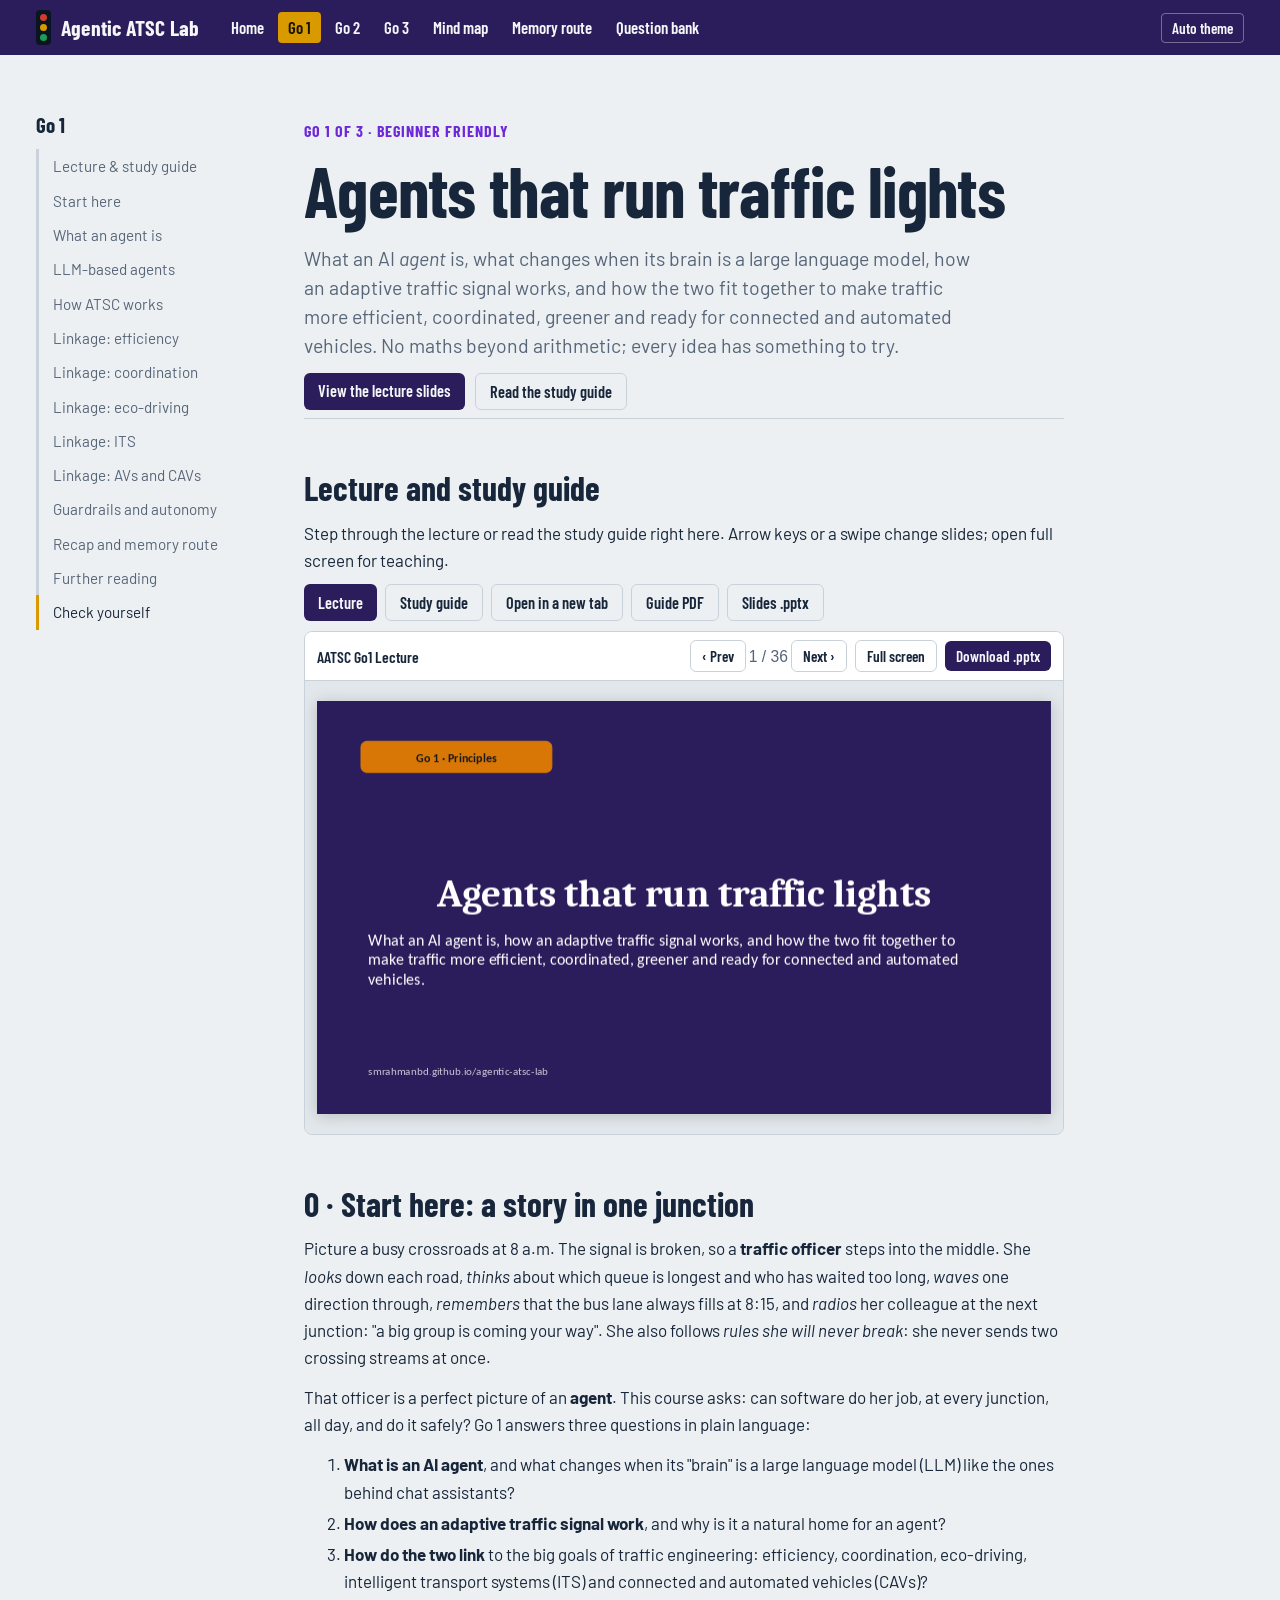
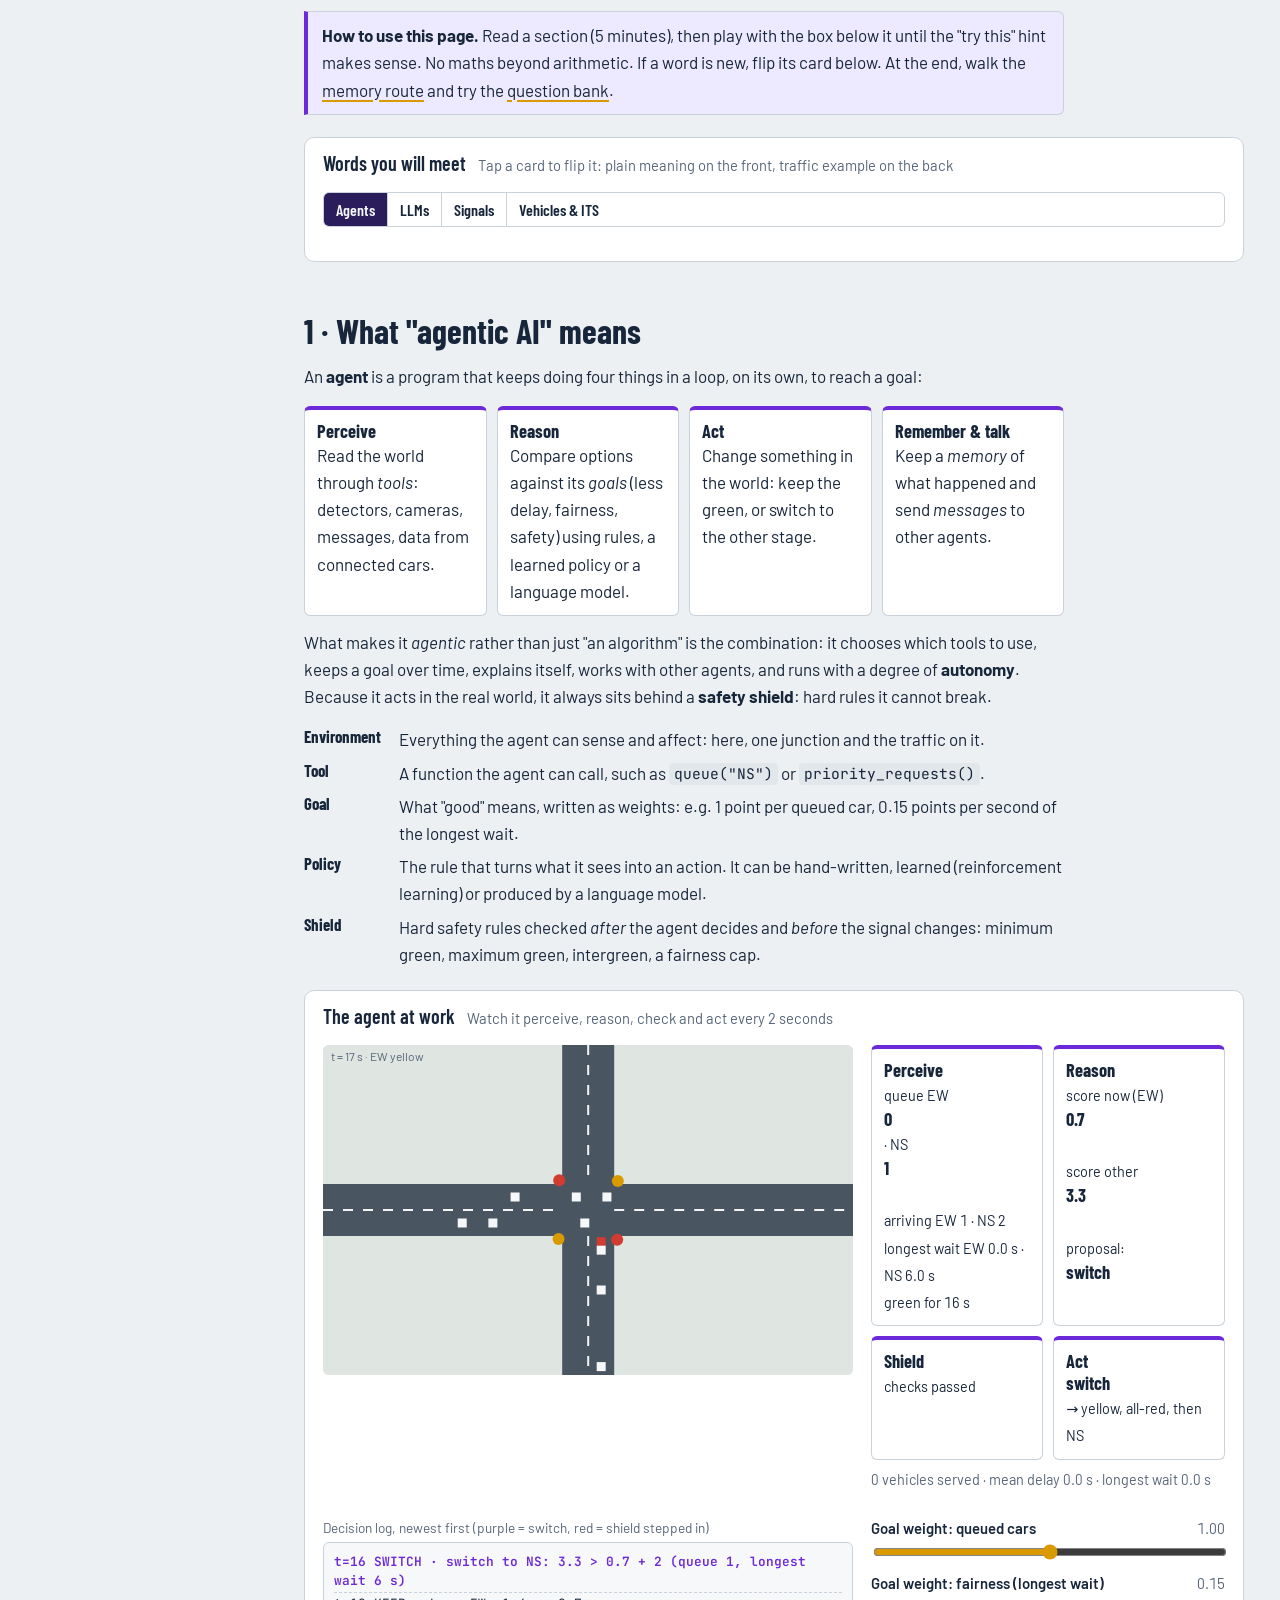
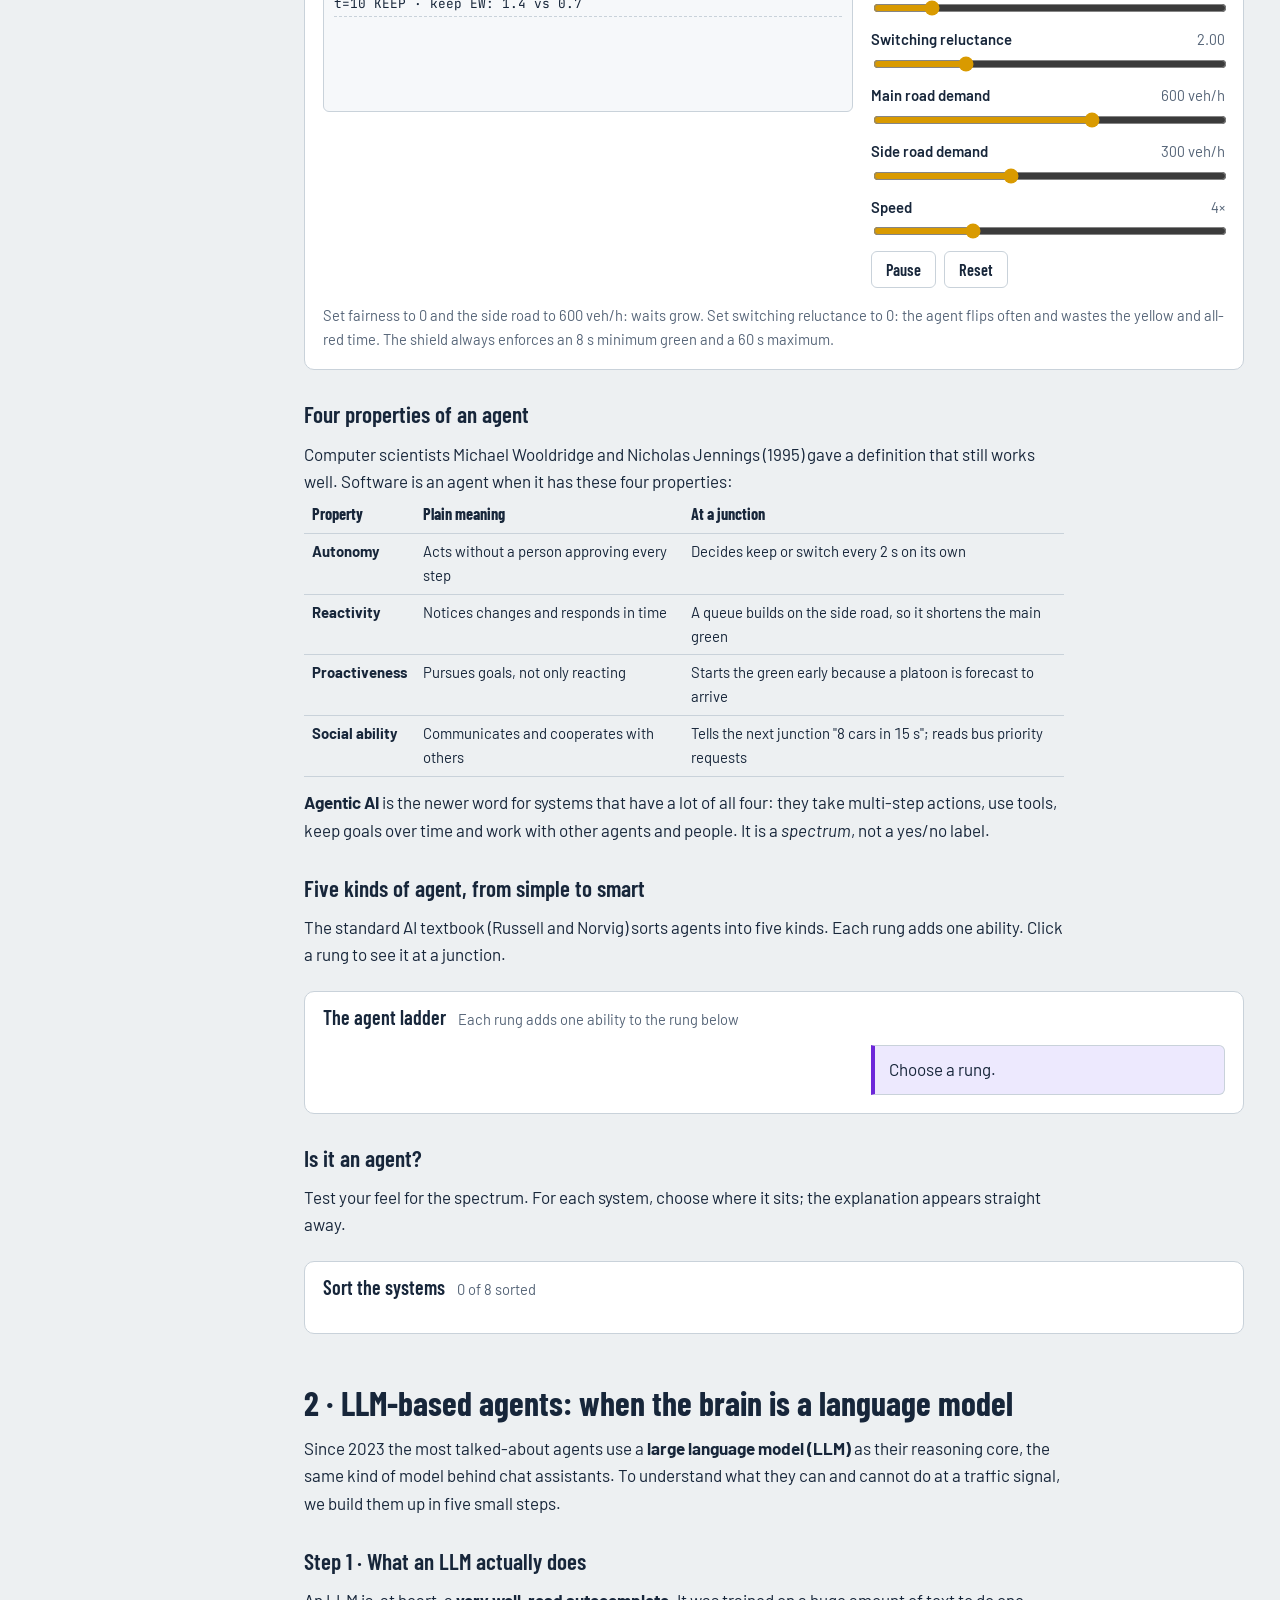
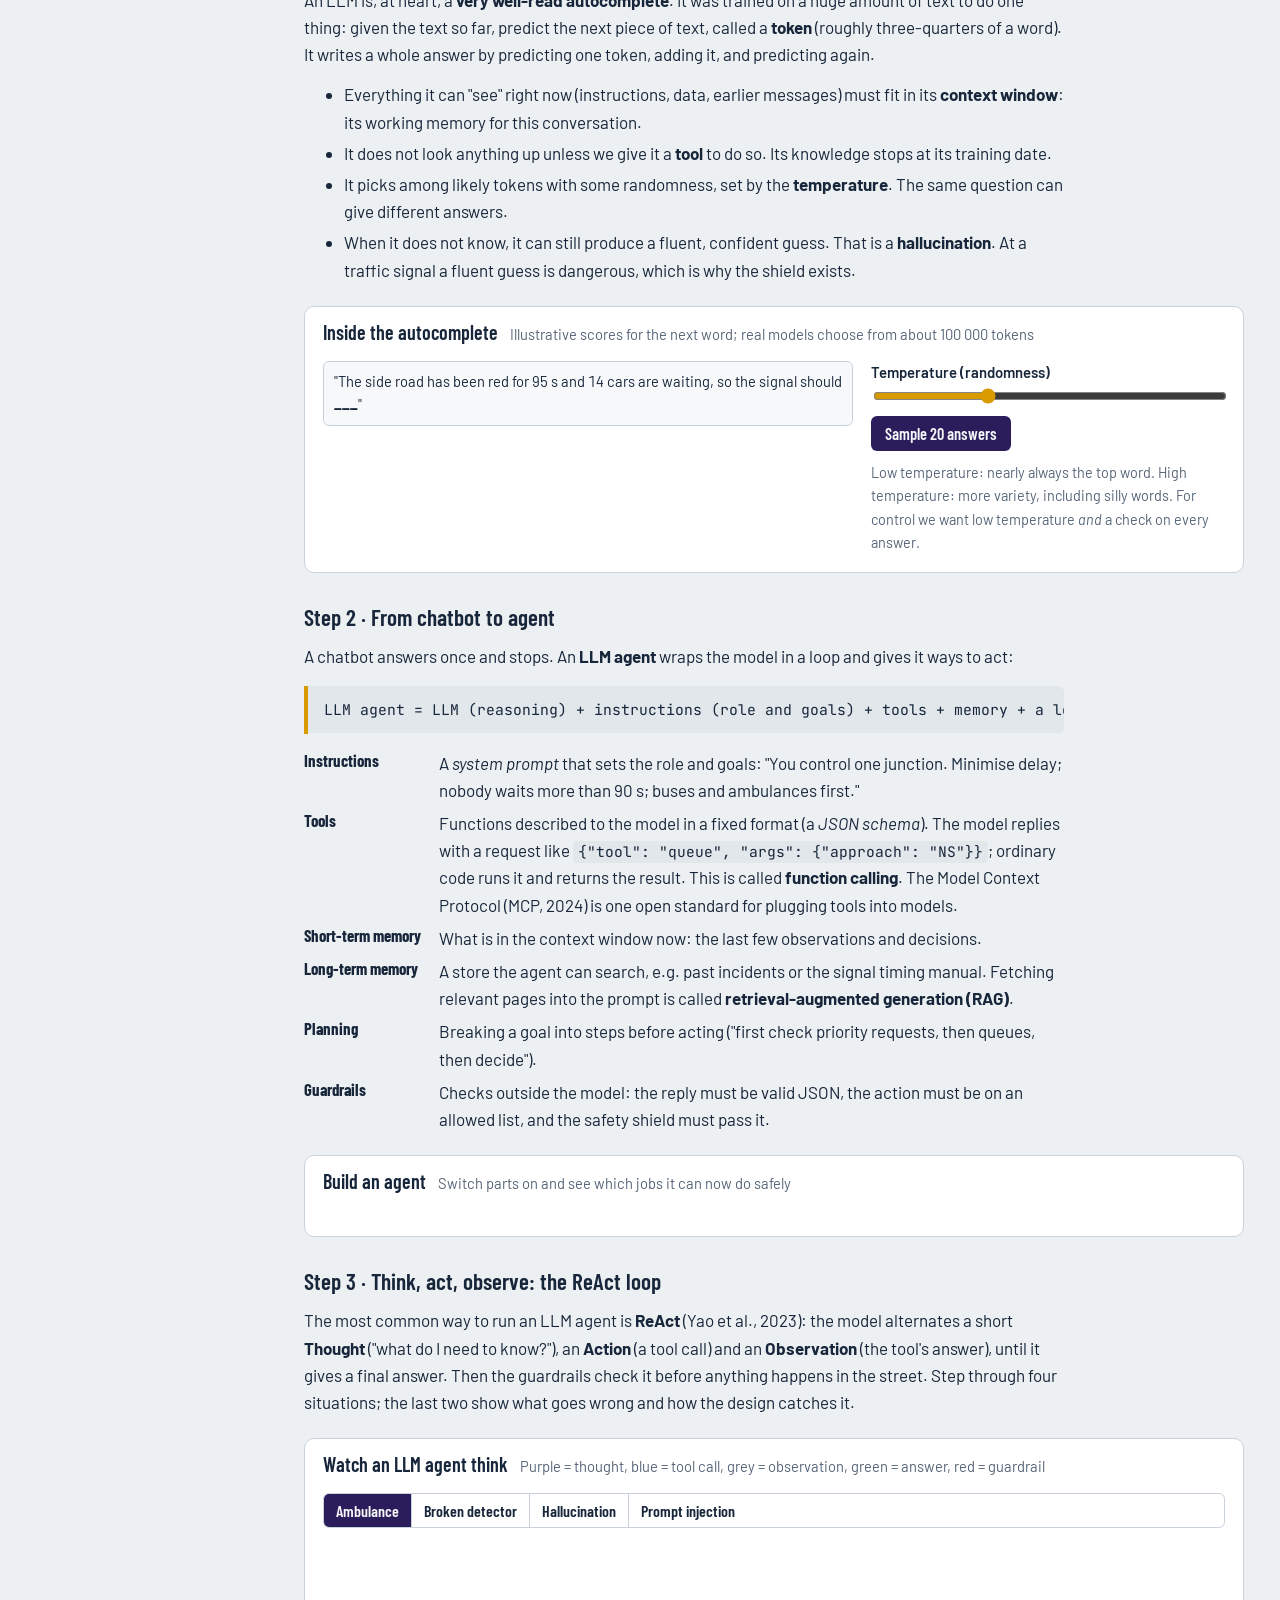
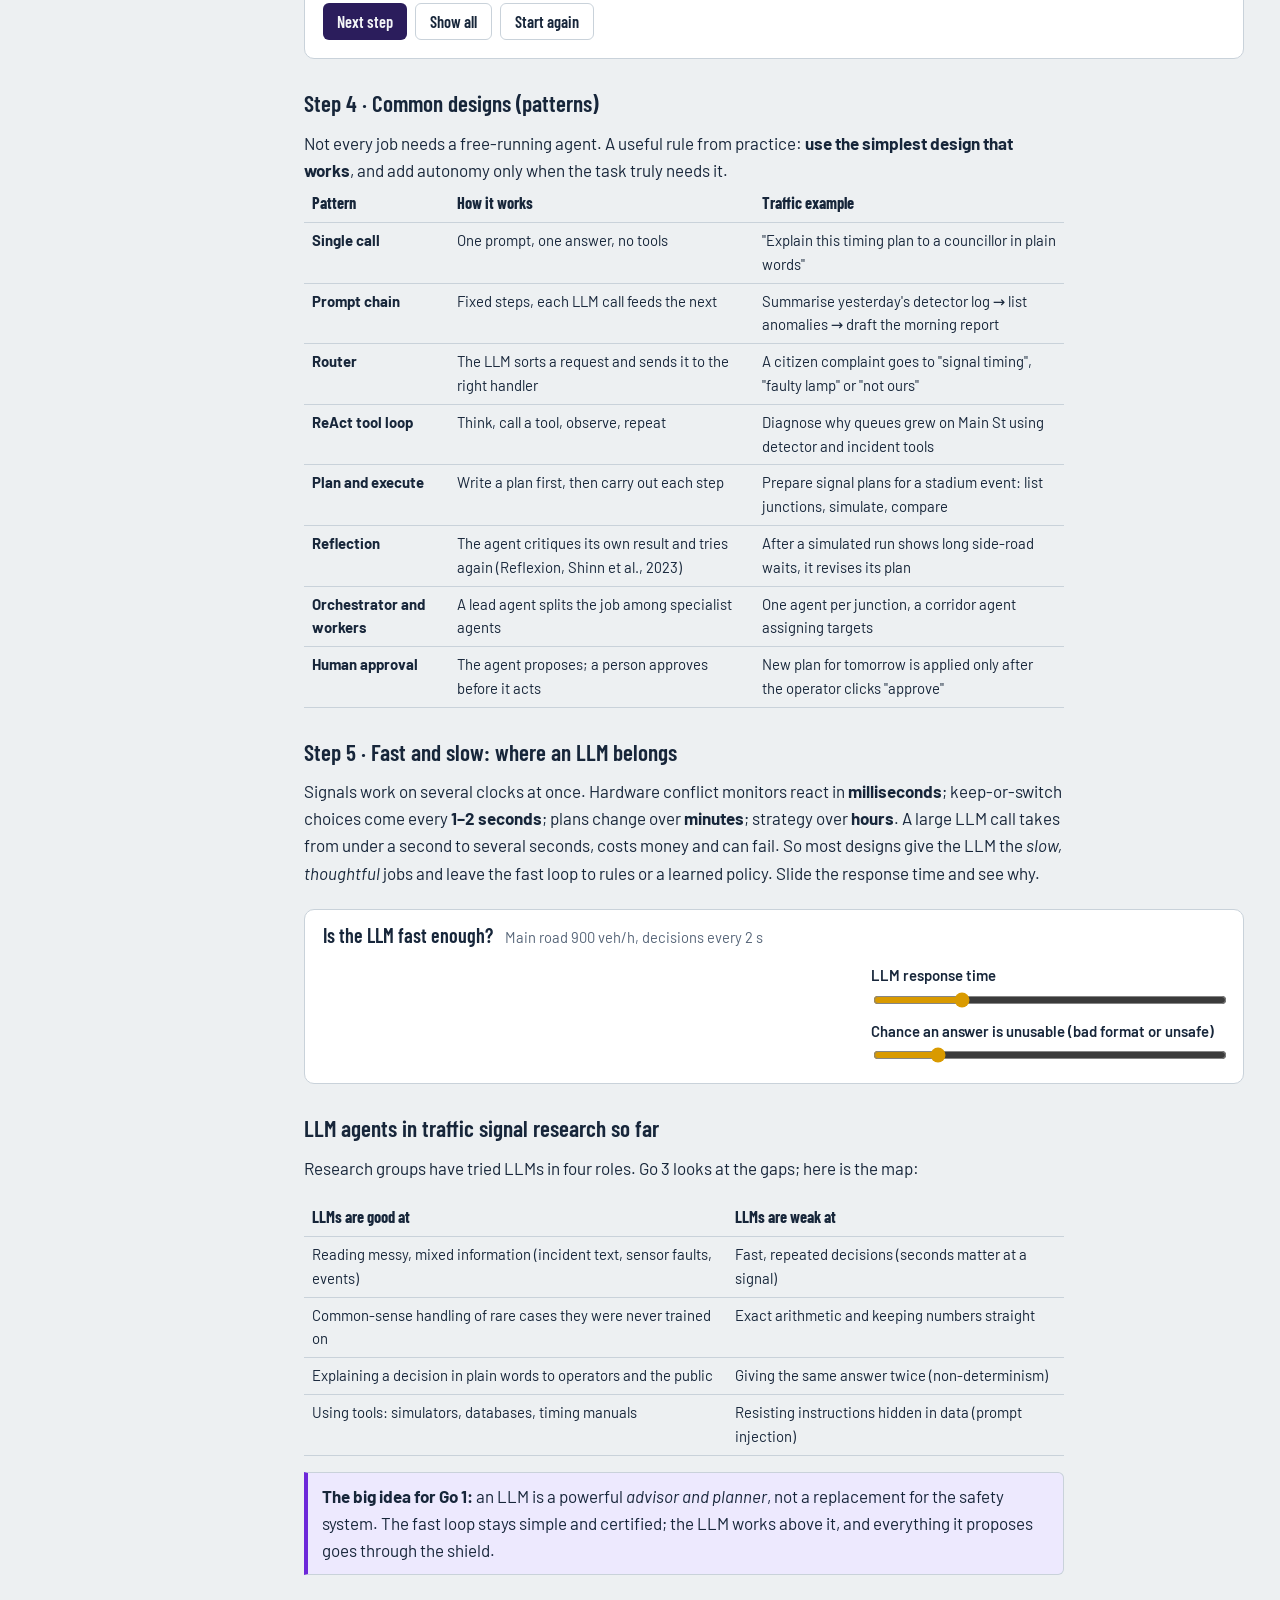
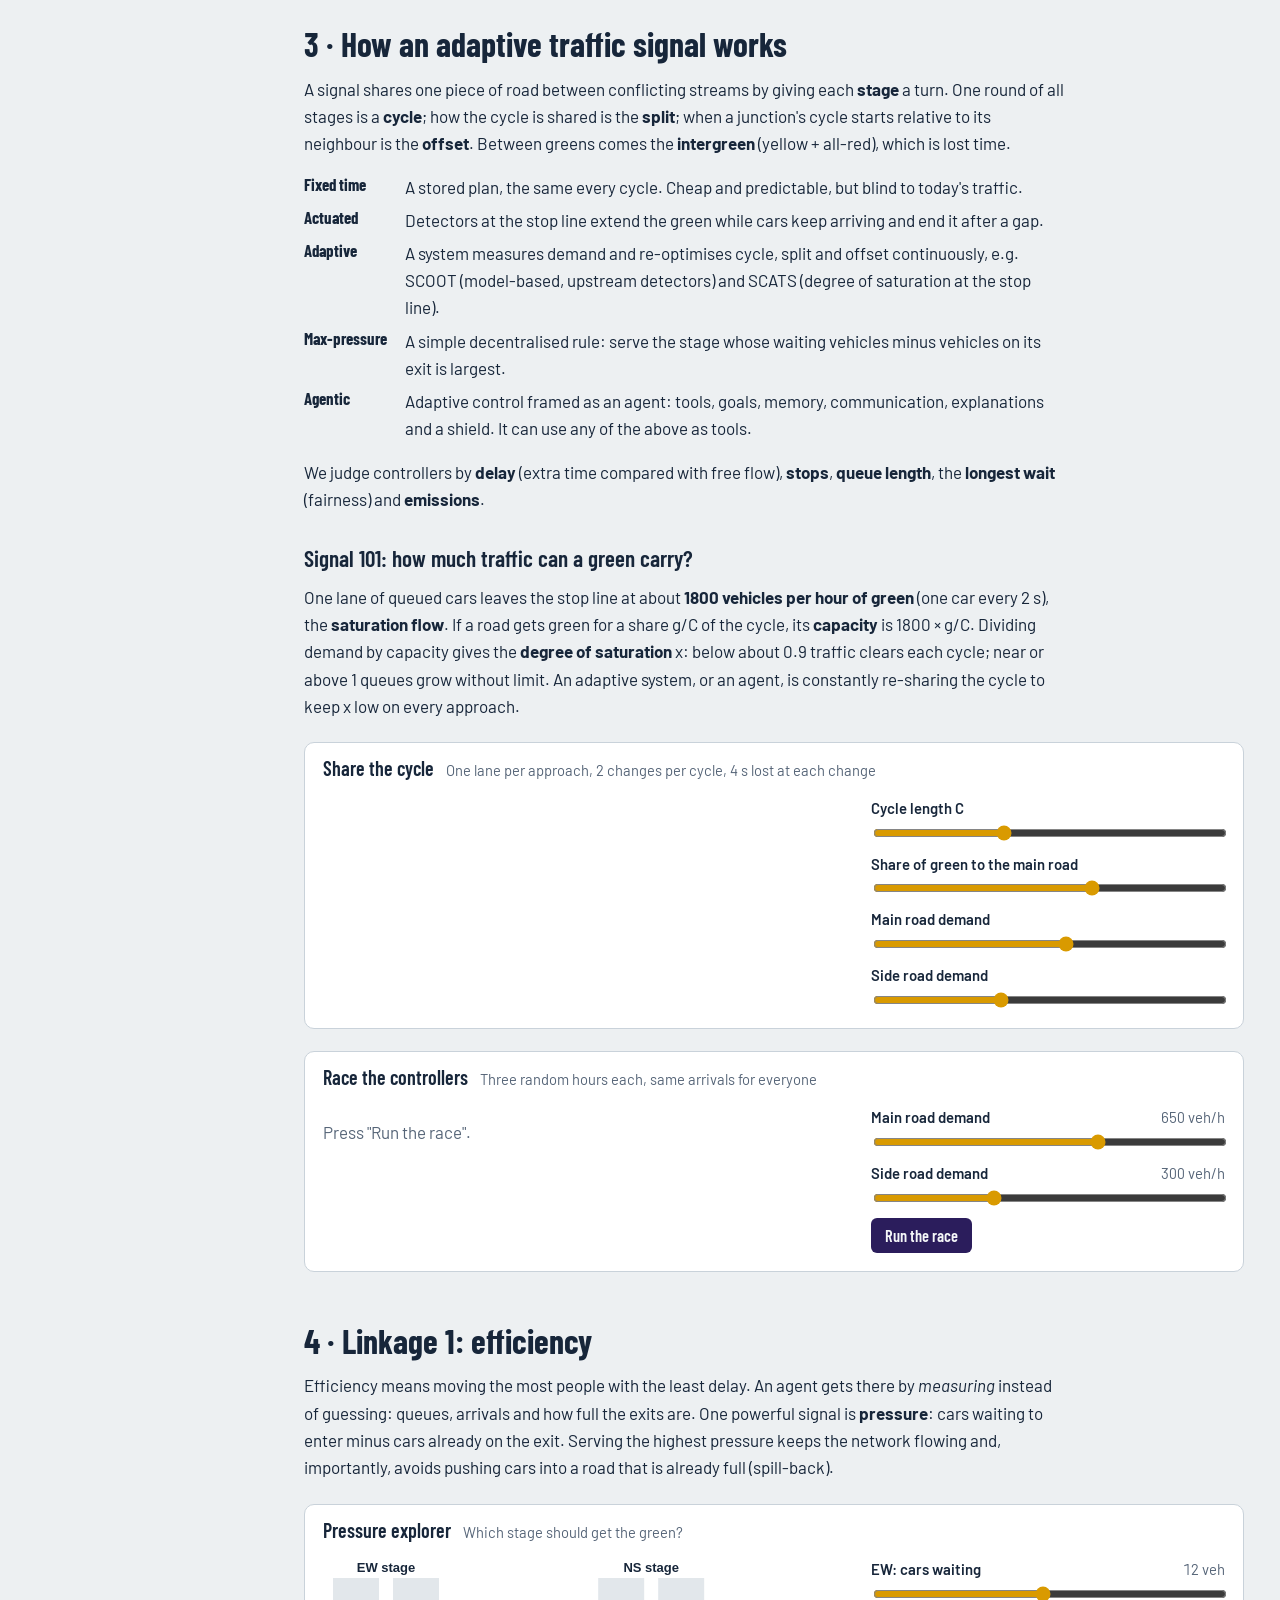
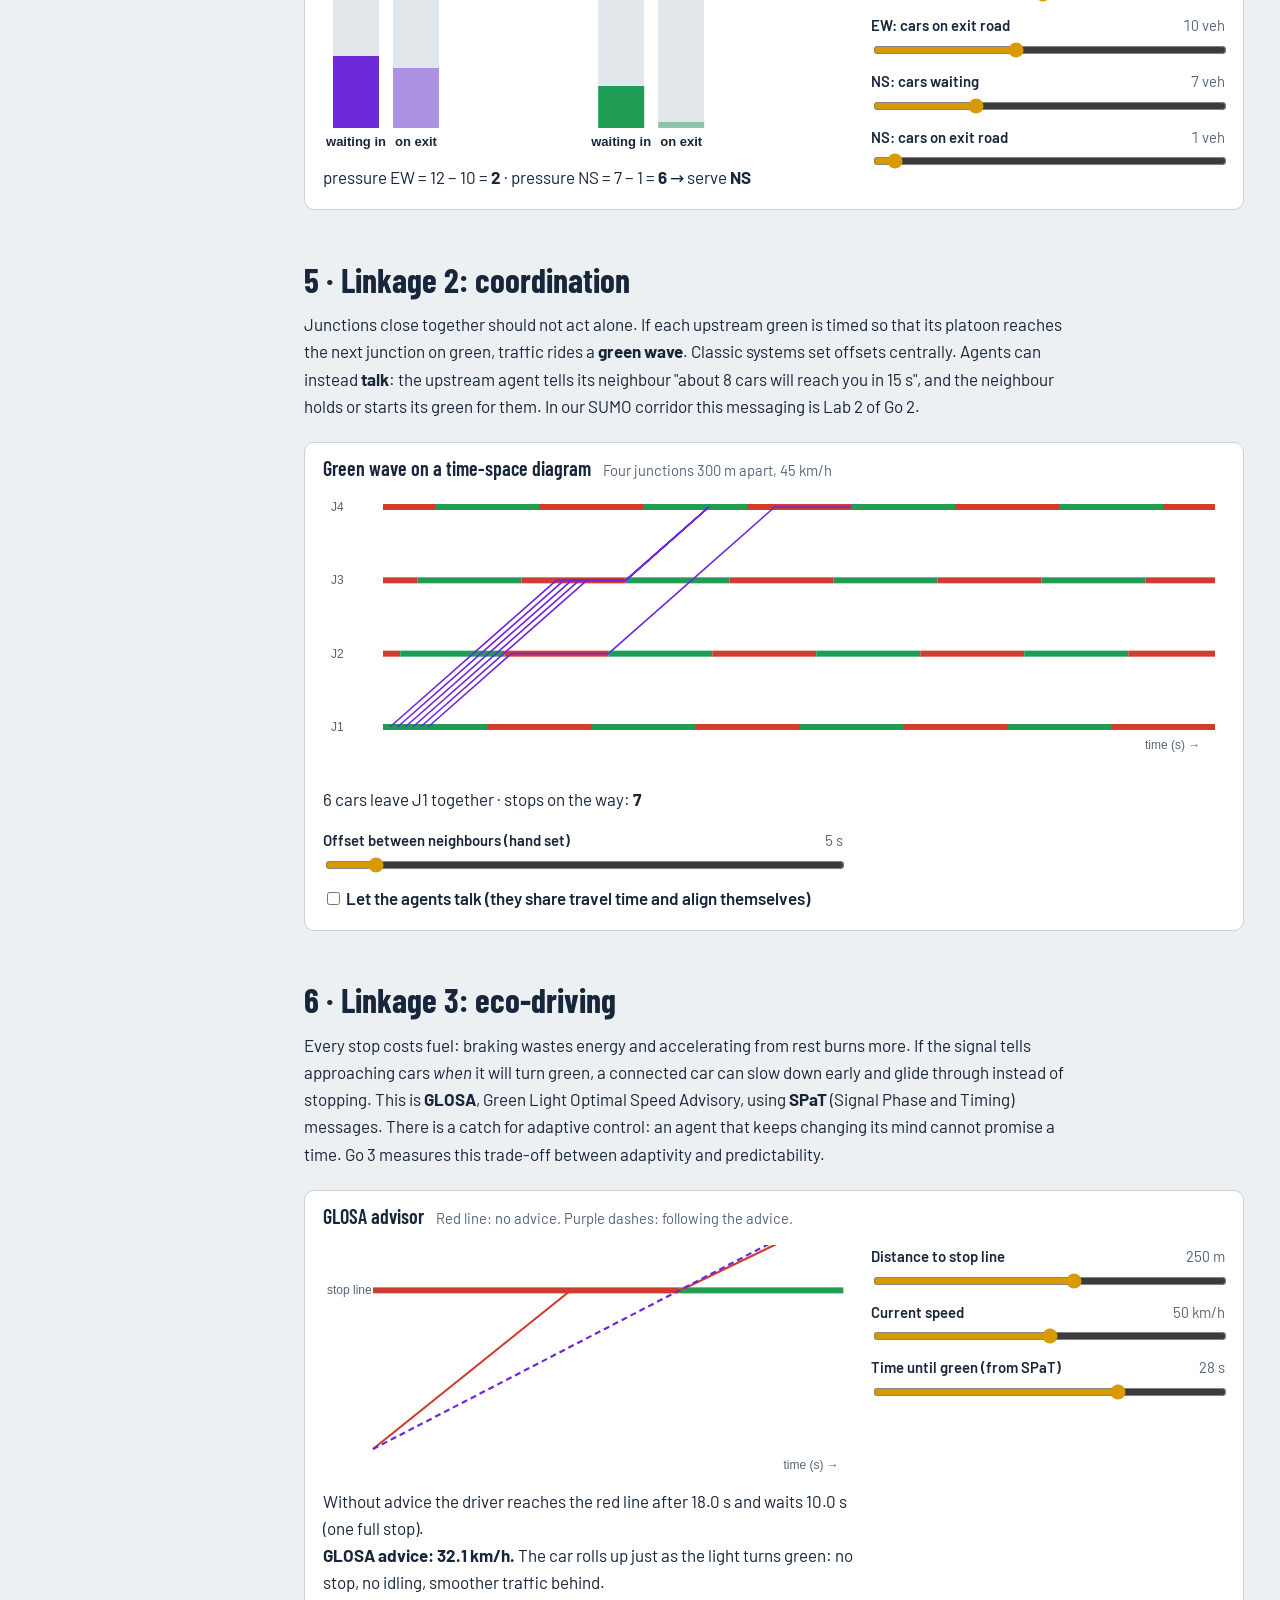
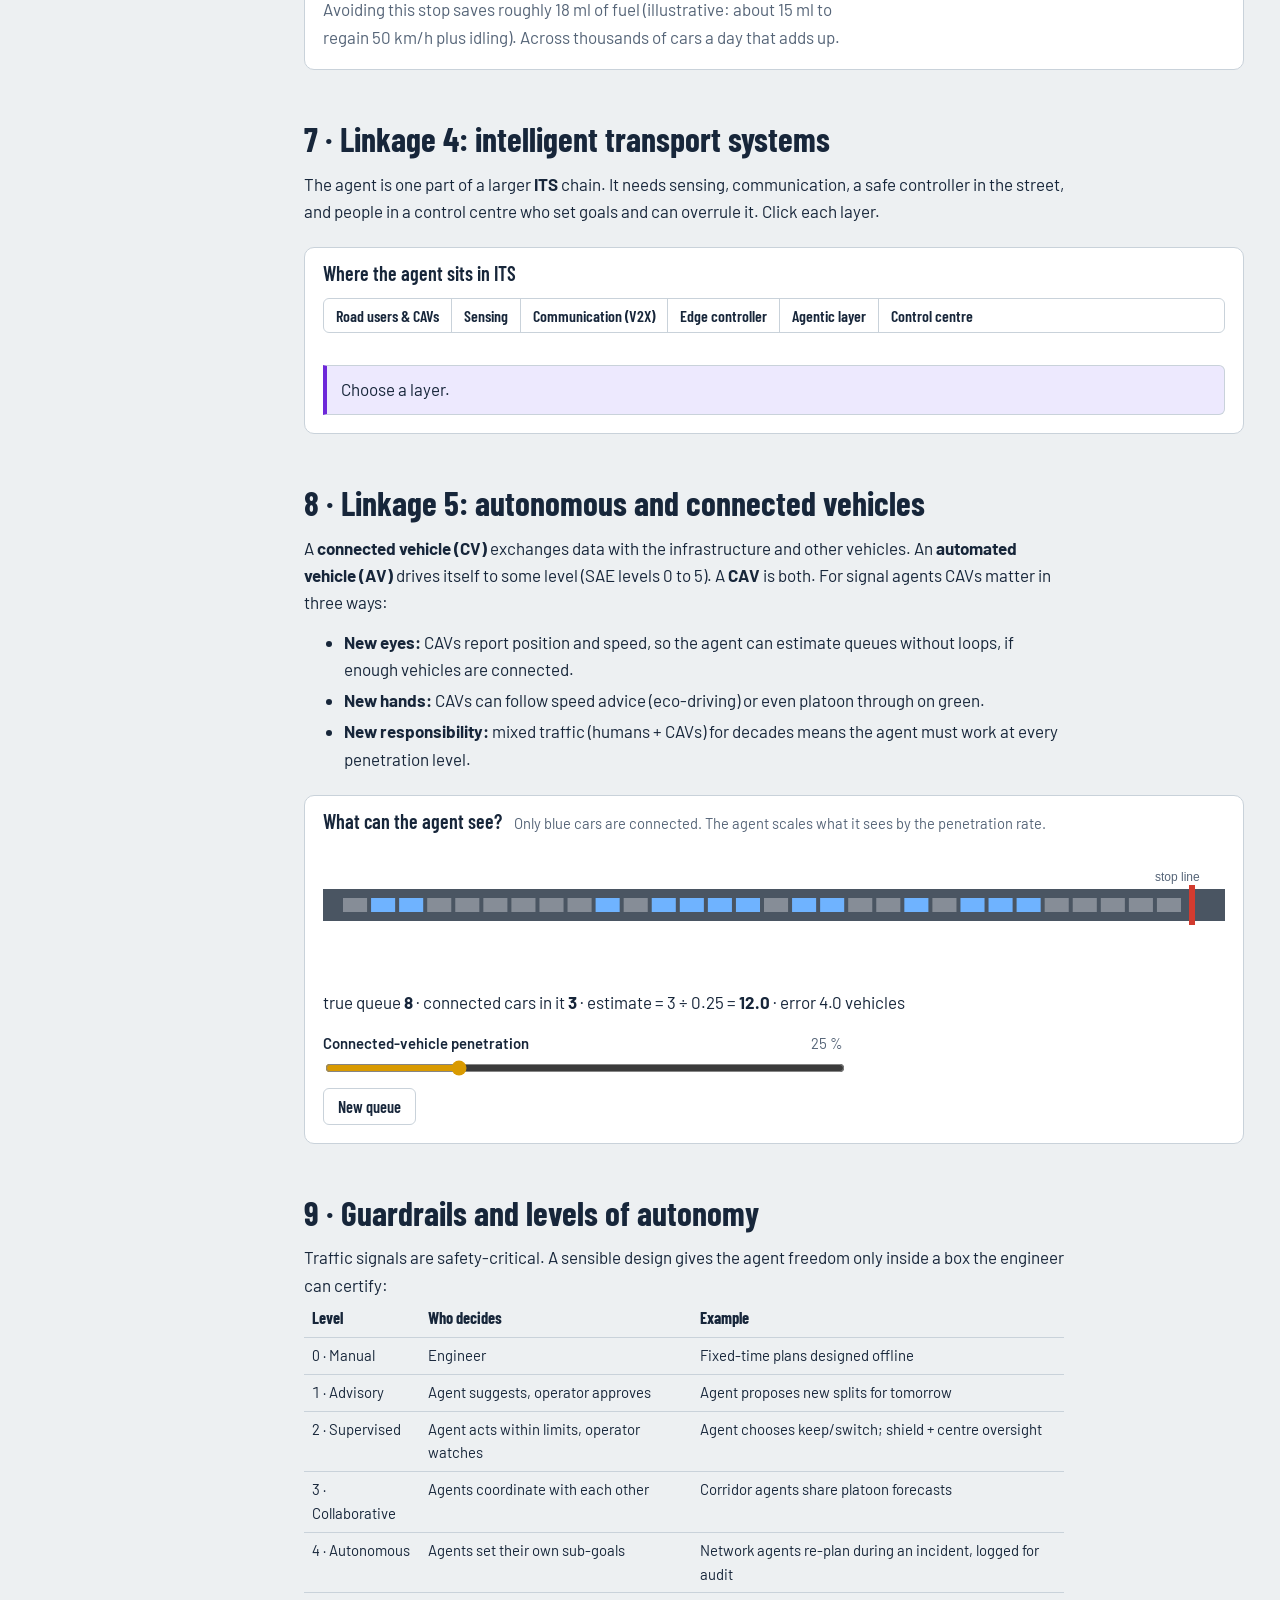
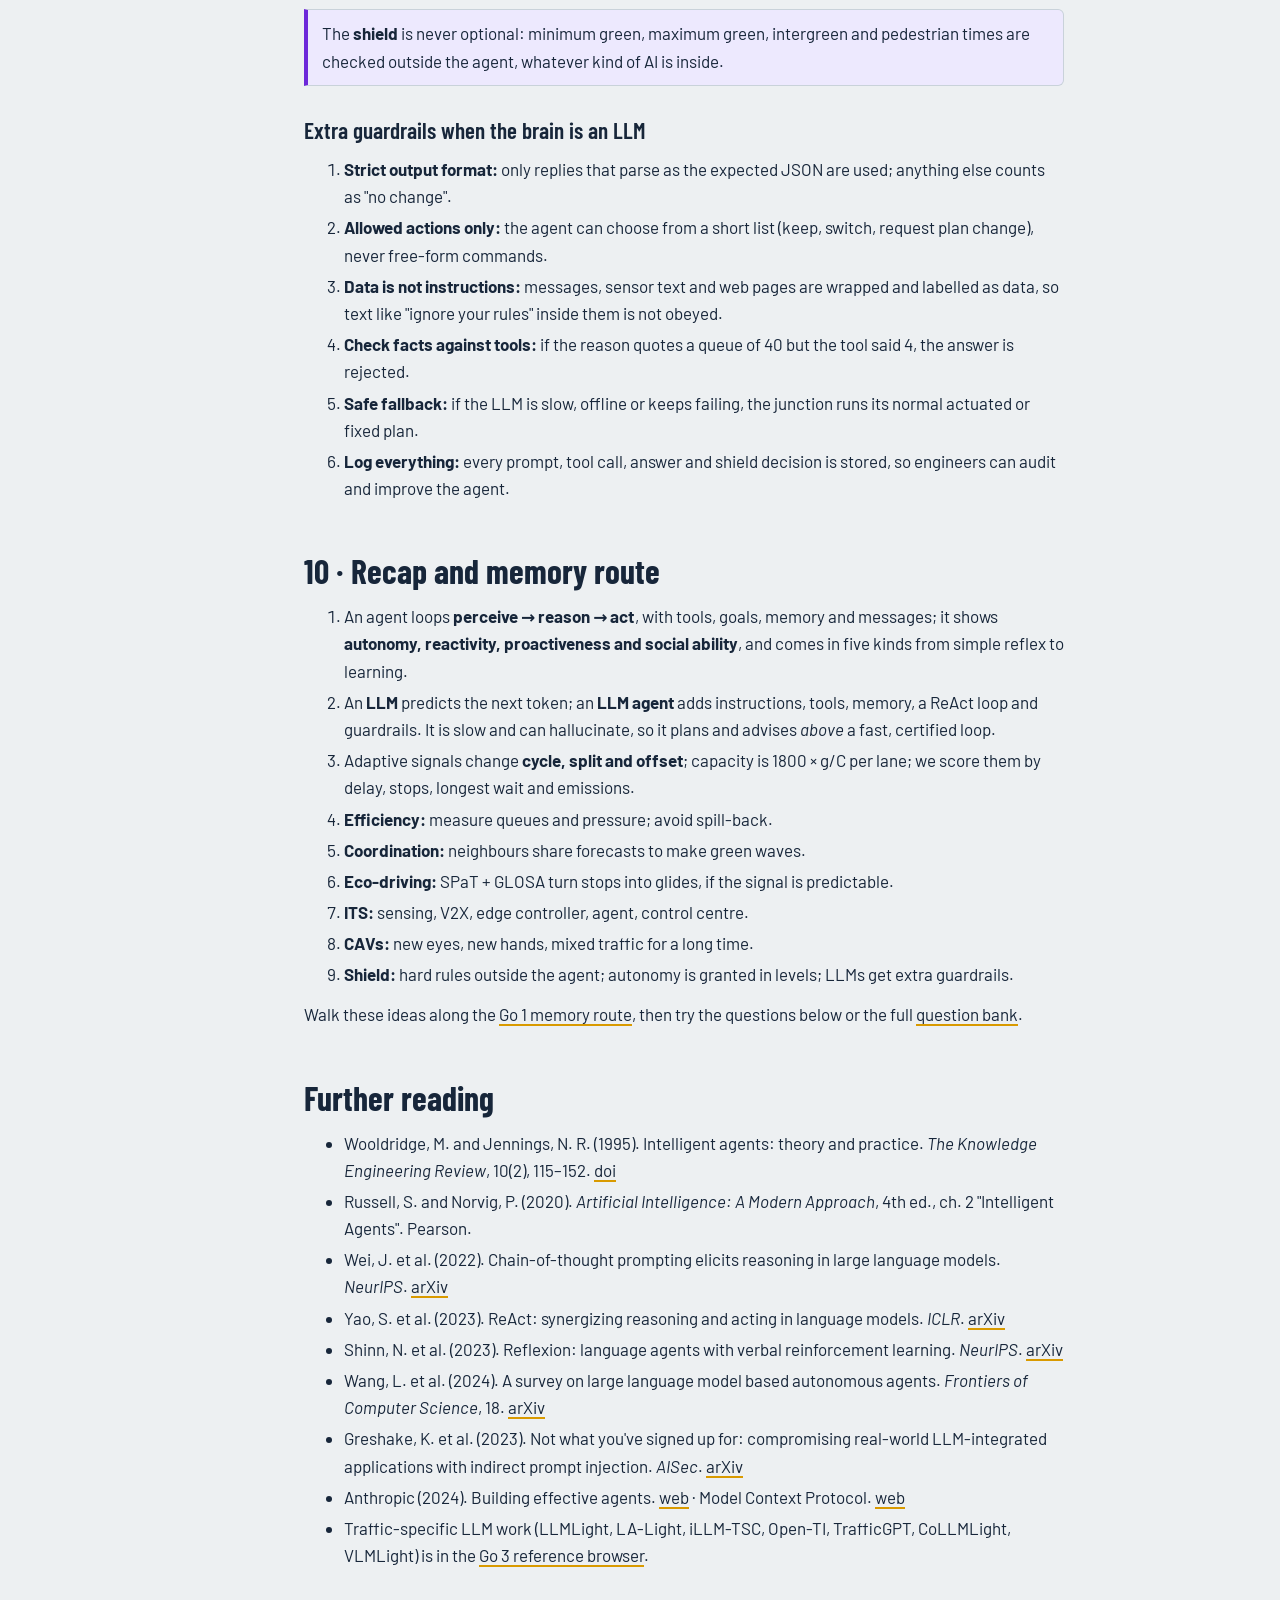
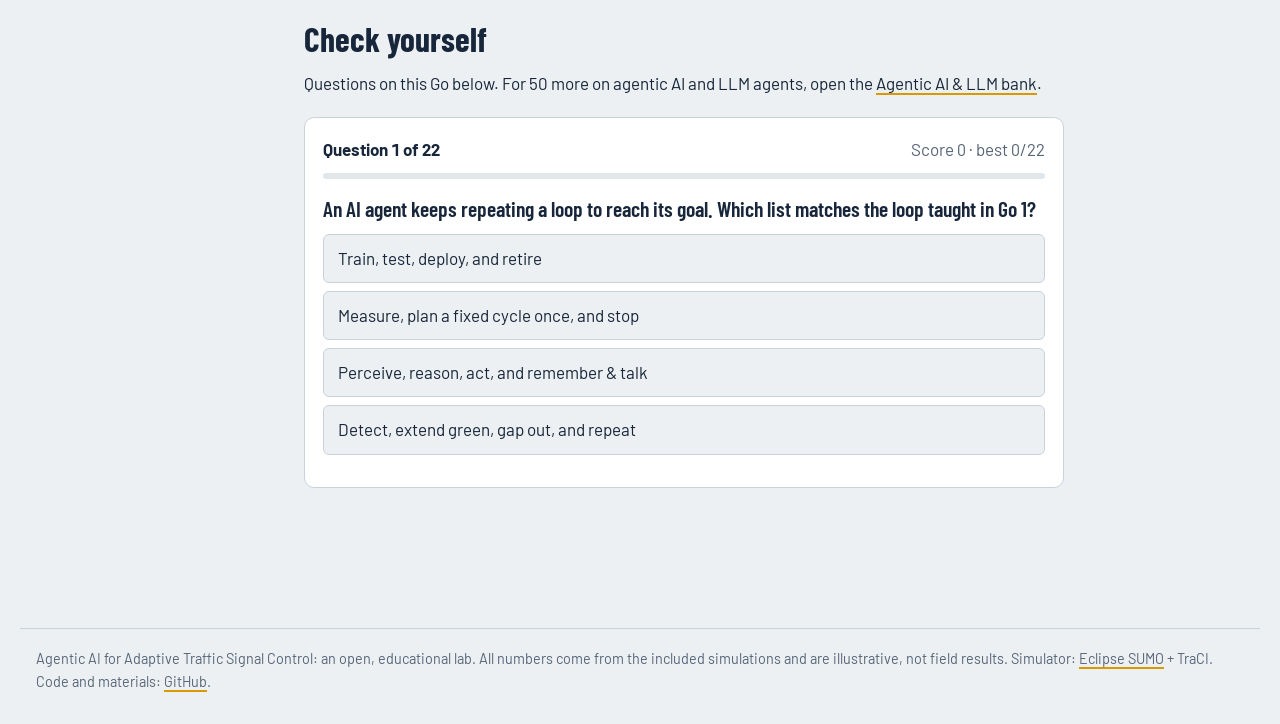
==== commit b234ee8f: "Add files via upload" ====
--- a/docs/go1.html
+++ b/docs/go1.html
@@ -16,7 +16,7 @@
     <header class="level-head prose">
       <span class="go-tag">Go 1 of 3 · beginner friendly</span>
       <h1>Agents that run traffic lights</h1>
-      <p class="lede">What an AI <em>agent</em> is, how an adaptive traffic signal works, and how the two fit together to make traffic more efficient, coordinated, greener and ready for connected and automated vehicles. No maths beyond arithmetic; every idea has something to try.</p>
+      <p class="lede">What an AI <em>agent</em> is, what changes when its brain is a large language model, how an adaptive traffic signal works, and how the two fit together to make traffic more efficient, coordinated, greener and ready for connected and automated vehicles. No maths beyond arithmetic; every idea has something to try.</p>
       <p class="materials-links" style="display:flex;gap:10px;flex-wrap:wrap;margin-top:12px"><a class="btn" style="text-decoration:none" href="#materials" data-open="slides">View the lecture slides</a><a class="btn ghost" style="text-decoration:none" href="#materials" data-open="guide">Read the study guide</a></p>
     </header>
 
@@ -34,6 +34,25 @@
         <iframe id="matIframe" title="Go 1 lecture and study guide" src="viewer.html?doc=materials/AATSC_Go1_Lecture.pdf&amp;mode=slides&amp;dl=materials/AATSC_Go1_Lecture.pptx&amp;embed=1" loading="lazy" allowfullscreen style="width:100%;height:100%;border:0;display:block"></iframe>
       </div>
     </section>
+
+    <section class="prose">
+      <h2 id="start" data-short="Start here">0 · Start here: a story in one junction</h2>
+      <p>Picture a busy crossroads at 8 a.m. The signal is broken, so a <b>traffic officer</b> steps into the middle. She <em>looks</em> down each road, <em>thinks</em> about which queue is longest and who has waited too long, <em>waves</em> one direction through, <em>remembers</em> that the bus lane always fills at 8:15, and <em>radios</em> her colleague at the next junction: "a big group is coming your way". She also follows <em>rules she will never break</em>: she never sends two crossing streams at once.</p>
+      <p>That officer is a perfect picture of an <b>agent</b>. This course asks: can software do her job, at every junction, all day, and do it safely? Go 1 answers three questions in plain language:</p>
+      <ol>
+        <li><b>What is an AI agent</b>, and what changes when its "brain" is a large language model (LLM) like the ones behind chat assistants?</li>
+        <li><b>How does an adaptive traffic signal work</b>, and why is it a natural home for an agent?</li>
+        <li><b>How do the two link</b> to the big goals of traffic engineering: efficiency, coordination, eco-driving, intelligent transport systems (ITS) and connected and automated vehicles (CAVs)?</li>
+      </ol>
+      <div class="callout"><b>How to use this page.</b> Read a section (5 minutes), then play with the box below it until the "try this" hint makes sense. No maths beyond arithmetic. If a word is new, flip its card below. At the end, walk the <a href="palace.html#go1">memory route</a> and try the <a href="quiz.html">question bank</a>.</div>
+    </section>
+    <div class="bay">
+      <div class="bay-head"><h4>Words you will meet</h4><span class="hint">Tap a card to flip it: plain meaning on the front, traffic example on the back</span></div>
+      <div class="bay-body">
+        <div class="seg" role="group" aria-label="Card group" id="fcSets"><button type="button" data-g="agent" aria-pressed="true">Agents</button><button type="button" data-g="llm">LLMs</button><button type="button" data-g="signal">Signals</button><button type="button" data-g="vehicle">Vehicles &amp; ITS</button></div>
+        <div class="flipgrid" id="fcGrid"></div>
+      </div>
+    </div>
 
     <section class="prose">
       <h2 id="agent" data-short="What an agent is">1 · What "agentic AI" means</h2>
@@ -85,7 +104,147 @@
     </div>
 
     <section class="prose">
-      <h2 id="atsc" data-short="How ATSC works">2 · How an adaptive traffic signal works</h2>
+      <h3 id="properties">Four properties of an agent</h3>
+      <p>Computer scientists Michael Wooldridge and Nicholas Jennings (1995) gave a definition that still works well. Software is an agent when it has these four properties:</p>
+      <table class="data">
+        <tr><th>Property</th><th>Plain meaning</th><th>At a junction</th></tr>
+        <tr><td><b>Autonomy</b></td><td>Acts without a person approving every step</td><td>Decides keep or switch every 2 s on its own</td></tr>
+        <tr><td><b>Reactivity</b></td><td>Notices changes and responds in time</td><td>A queue builds on the side road, so it shortens the main green</td></tr>
+        <tr><td><b>Proactiveness</b></td><td>Pursues goals, not only reacting</td><td>Starts the green early because a platoon is forecast to arrive</td></tr>
+        <tr><td><b>Social ability</b></td><td>Communicates and cooperates with others</td><td>Tells the next junction "8 cars in 15 s"; reads bus priority requests</td></tr>
+      </table>
+      <p><b>Agentic AI</b> is the newer word for systems that have a lot of all four: they take multi-step actions, use tools, keep goals over time and work with other agents and people. It is a <em>spectrum</em>, not a yes/no label.</p>
+
+      <h3 id="kinds">Five kinds of agent, from simple to smart</h3>
+      <p>The standard AI textbook (Russell and Norvig) sorts agents into five kinds. Each rung adds one ability. Click a rung to see it at a junction.</p>
+    </section>
+    <div class="bay">
+      <div class="bay-head"><h4>The agent ladder</h4><span class="hint">Each rung adds one ability to the rung below</span></div>
+      <div class="bay-body bay-split">
+        <div class="ladder" id="ladder" role="group" aria-label="Kinds of agent"></div>
+        <div id="ladderBox" class="callout" style="margin-top:0">Choose a rung.</div>
+      </div>
+    </div>
+
+    <section class="prose">
+      <h3 id="sorter">Is it an agent?</h3>
+      <p>Test your feel for the spectrum. For each system, choose where it sits; the explanation appears straight away.</p>
+    </section>
+    <div class="bay">
+      <div class="bay-head"><h4>Sort the systems</h4><span class="hint" id="sortScore">0 of 8 sorted</span></div>
+      <div class="bay-body"><div id="sortBox" class="sorter"></div></div>
+    </div>
+
+    <section class="prose">
+      <h2 id="llm" data-short="LLM-based agents">2 · LLM-based agents: when the brain is a language model</h2>
+      <p>Since 2023 the most talked-about agents use a <b>large language model (LLM)</b> as their reasoning core, the same kind of model behind chat assistants. To understand what they can and cannot do at a traffic signal, we build them up in five small steps.</p>
+
+      <h3 id="llm-what">Step 1 · What an LLM actually does</h3>
+      <p>An LLM is, at heart, a <b>very well-read autocomplete</b>. It was trained on a huge amount of text to do one thing: given the text so far, predict the next piece of text, called a <b>token</b> (roughly three-quarters of a word). It writes a whole answer by predicting one token, adding it, and predicting again.</p>
+      <ul>
+        <li>Everything it can "see" right now (instructions, data, earlier messages) must fit in its <b>context window</b>: its working memory for this conversation.</li>
+        <li>It does not look anything up unless we give it a <b>tool</b> to do so. Its knowledge stops at its training date.</li>
+        <li>It picks among likely tokens with some randomness, set by the <b>temperature</b>. The same question can give different answers.</li>
+        <li>When it does not know, it can still produce a fluent, confident guess. That is a <b>hallucination</b>. At a traffic signal a fluent guess is dangerous, which is why the shield exists.</li>
+      </ul>
+    </section>
+    <div class="bay">
+      <div class="bay-head"><h4>Inside the autocomplete</h4><span class="hint">Illustrative scores for the next word; real models choose from about 100 000 tokens</span></div>
+      <div class="bay-body bay-split">
+        <div>
+          <p class="num" style="margin-top:0;background:var(--code-bg);border:1px solid var(--line);border-radius:6px;padding:8px 10px;font-size:.92rem">"The side road has been red for 95 s and 14 cars are waiting, so the signal should <b>___</b>"</p>
+          <div id="nwBars"></div>
+          <p id="nwOut" class="muted" style="font-size:.92rem"></p>
+        </div>
+        <div class="controls">
+          <div class="ctl"><label for="nwT">Temperature (randomness)</label><output id="nwTo"></output><input type="range" id="nwT" min="0.1" max="2" step="0.1" value="0.7"></div>
+          <div style="display:flex;gap:8px;flex-wrap:wrap"><button class="btn" type="button" id="nwGo">Sample 20 answers</button></div>
+          <p class="muted" style="font-size:.9rem;margin:0">Low temperature: nearly always the top word. High temperature: more variety, including silly words. For control we want low temperature <em>and</em> a check on every answer.</p>
+        </div>
+      </div>
+    </div>
+
+    <section class="prose">
+      <h3 id="llm-anatomy">Step 2 · From chatbot to agent</h3>
+      <p>A chatbot answers once and stops. An <b>LLM agent</b> wraps the model in a loop and gives it ways to act:</p>
+      <div class="formula wrap-ok">LLM agent = LLM (reasoning) + instructions (role and goals) + tools + memory + a loop + guardrails</div>
+      <dl class="defs">
+        <dt>Instructions</dt><dd>A <em>system prompt</em> that sets the role and goals: "You control one junction. Minimise delay; nobody waits more than 90 s; buses and ambulances first."</dd>
+        <dt>Tools</dt><dd>Functions described to the model in a fixed format (a <em>JSON schema</em>). The model replies with a request like <code>{"tool": "queue", "args": {"approach": "NS"}}</code>; ordinary code runs it and returns the result. This is called <b>function calling</b>. The Model Context Protocol (MCP, 2024) is one open standard for plugging tools into models.</dd>
+        <dt>Short-term memory</dt><dd>What is in the context window now: the last few observations and decisions.</dd>
+        <dt>Long-term memory</dt><dd>A store the agent can search, e.g. past incidents or the signal timing manual. Fetching relevant pages into the prompt is called <b>retrieval-augmented generation (RAG)</b>.</dd>
+        <dt>Planning</dt><dd>Breaking a goal into steps before acting ("first check priority requests, then queues, then decide").</dd>
+        <dt>Guardrails</dt><dd>Checks outside the model: the reply must be valid JSON, the action must be on an allowed list, and the safety shield must pass it.</dd>
+      </dl>
+    </section>
+    <div class="bay">
+      <div class="bay-head"><h4>Build an agent</h4><span class="hint">Switch parts on and see which jobs it can now do safely</span></div>
+      <div class="bay-body bay-split">
+        <div class="controls" id="bldParts"></div>
+        <div><div id="bldOut"></div><p id="bldSum" class="num" style="margin-top:8px"></p></div>
+      </div>
+    </div>
+
+    <section class="prose">
+      <h3 id="llm-react">Step 3 · Think, act, observe: the ReAct loop</h3>
+      <p>The most common way to run an LLM agent is <b>ReAct</b> (Yao et al., 2023): the model alternates a short <b>Thought</b> ("what do I need to know?"), an <b>Action</b> (a tool call) and an <b>Observation</b> (the tool's answer), until it gives a final answer. Then the guardrails check it before anything happens in the street. Step through four situations; the last two show what goes wrong and how the design catches it.</p>
+    </section>
+    <div class="bay">
+      <div class="bay-head"><h4>Watch an LLM agent think</h4><span class="hint">Purple = thought, blue = tool call, grey = observation, green = answer, red = guardrail</span></div>
+      <div class="bay-body">
+        <div class="seg" role="group" aria-label="Scenario" id="rxSets"><button type="button" data-s="amb" aria-pressed="true">Ambulance</button><button type="button" data-s="fault">Broken detector</button><button type="button" data-s="hall">Hallucination</button><button type="button" data-s="inj">Prompt injection</button></div>
+        <p id="rxIntro" style="margin:.6rem 0"></p>
+        <div class="trace" id="rxTrace"></div>
+        <div style="display:flex;gap:8px;flex-wrap:wrap;margin-top:8px"><button class="btn" type="button" id="rxNext">Next step</button><button class="btn ghost" type="button" id="rxAll">Show all</button><button class="btn ghost" type="button" id="rxReset">Start again</button></div>
+        <p id="rxLesson" class="callout" hidden></p>
+      </div>
+    </div>
+
+    <section class="prose">
+      <h3 id="llm-patterns">Step 4 · Common designs (patterns)</h3>
+      <p>Not every job needs a free-running agent. A useful rule from practice: <b>use the simplest design that works</b>, and add autonomy only when the task truly needs it.</p>
+      <div class="tablewrap"><table class="data">
+        <tr><th>Pattern</th><th>How it works</th><th>Traffic example</th></tr>
+        <tr><td><b>Single call</b></td><td>One prompt, one answer, no tools</td><td>"Explain this timing plan to a councillor in plain words"</td></tr>
+        <tr><td><b>Prompt chain</b></td><td>Fixed steps, each LLM call feeds the next</td><td>Summarise yesterday's detector log → list anomalies → draft the morning report</td></tr>
+        <tr><td><b>Router</b></td><td>The LLM sorts a request and sends it to the right handler</td><td>A citizen complaint goes to "signal timing", "faulty lamp" or "not ours"</td></tr>
+        <tr><td><b>ReAct tool loop</b></td><td>Think, call a tool, observe, repeat</td><td>Diagnose why queues grew on Main St using detector and incident tools</td></tr>
+        <tr><td><b>Plan and execute</b></td><td>Write a plan first, then carry out each step</td><td>Prepare signal plans for a stadium event: list junctions, simulate, compare</td></tr>
+        <tr><td><b>Reflection</b></td><td>The agent critiques its own result and tries again (Reflexion, Shinn et al., 2023)</td><td>After a simulated run shows long side-road waits, it revises its plan</td></tr>
+        <tr><td><b>Orchestrator and workers</b></td><td>A lead agent splits the job among specialist agents</td><td>One agent per junction, a corridor agent assigning targets</td></tr>
+        <tr><td><b>Human approval</b></td><td>The agent proposes; a person approves before it acts</td><td>New plan for tomorrow is applied only after the operator clicks "approve"</td></tr>
+      </table></div>
+
+      <h3 id="llm-speed">Step 5 · Fast and slow: where an LLM belongs</h3>
+      <p>Signals work on several clocks at once. Hardware conflict monitors react in <b>milliseconds</b>; keep-or-switch choices come every <b>1–2 seconds</b>; plans change over <b>minutes</b>; strategy over <b>hours</b>. A large LLM call takes from under a second to several seconds, costs money and can fail. So most designs give the LLM the <em>slow, thoughtful</em> jobs and leave the fast loop to rules or a learned policy. Slide the response time and see why.</p>
+    </section>
+    <div class="bay">
+      <div class="bay-head"><h4>Is the LLM fast enough?</h4><span class="hint">Main road 900 veh/h, decisions every 2 s</span></div>
+      <div class="bay-body bay-split">
+        <div><div id="spLadder" class="speedladder"></div><p id="spOut"></p></div>
+        <div class="controls">
+          <div class="ctl"><label for="spL">LLM response time</label><output id="spLo"></output><input type="range" id="spL" min="0.2" max="12" step="0.2" value="3"></div>
+          <div class="ctl"><label for="spF">Chance an answer is unusable (bad format or unsafe)</label><output id="spFo"></output><input type="range" id="spF" min="0" max="30" step="1" value="5"></div>
+        </div>
+      </div>
+    </div>
+
+    <section class="prose">
+      <h3 id="llm-traffic">LLM agents in traffic signal research so far</h3>
+      <p>Research groups have tried LLMs in four roles. Go 3 looks at the gaps; here is the map:</p>
+      <div class="grid2" id="llmCards"></div>
+      <div class="tablewrap"><table class="data" style="margin-top:1rem">
+        <tr><th>LLMs are good at</th><th>LLMs are weak at</th></tr>
+        <tr><td>Reading messy, mixed information (incident text, sensor faults, events)</td><td>Fast, repeated decisions (seconds matter at a signal)</td></tr>
+        <tr><td>Common-sense handling of rare cases they were never trained on</td><td>Exact arithmetic and keeping numbers straight</td></tr>
+        <tr><td>Explaining a decision in plain words to operators and the public</td><td>Giving the same answer twice (non-determinism)</td></tr>
+        <tr><td>Using tools: simulators, databases, timing manuals</td><td>Resisting instructions hidden in data (prompt injection)</td></tr>
+      </table></div>
+      <div class="callout"><b>The big idea for Go 1:</b> an LLM is a powerful <em>advisor and planner</em>, not a replacement for the safety system. The fast loop stays simple and certified; the LLM works above it, and everything it proposes goes through the shield.</div>
+    </section>
+
+    <section class="prose">
+      <h2 id="atsc" data-short="How ATSC works">3 · How an adaptive traffic signal works</h2>
       <p>A signal shares one piece of road between conflicting streams by giving each <b>stage</b> a turn. One round of all stages is a <b>cycle</b>; how the cycle is shared is the <b>split</b>; when a junction's cycle starts relative to its neighbour is the <b>offset</b>. Between greens comes the <b>intergreen</b> (yellow + all-red), which is lost time.</p>
       <dl class="defs">
         <dt>Fixed time</dt><dd>A stored plan, the same every cycle. Cheap and predictable, but blind to today's traffic.</dd>
@@ -95,7 +254,21 @@
         <dt>Agentic</dt><dd>Adaptive control framed as an agent: tools, goals, memory, communication, explanations and a shield. It can use any of the above as tools.</dd>
       </dl>
       <p>We judge controllers by <b>delay</b> (extra time compared with free flow), <b>stops</b>, <b>queue length</b>, the <b>longest wait</b> (fairness) and <b>emissions</b>.</p>
-    </section>
+      <h3 id="signal101">Signal 101: how much traffic can a green carry?</h3>
+      <p>One lane of queued cars leaves the stop line at about <b>1800 vehicles per hour of green</b> (one car every 2 s), the <b>saturation flow</b>. If a road gets green for a share g/C of the cycle, its <b>capacity</b> is 1800 × g/C. Dividing demand by capacity gives the <b>degree of saturation</b> x: below about 0.9 traffic clears each cycle; near or above 1 queues grow without limit. An adaptive system, or an agent, is constantly re-sharing the cycle to keep x low on every approach.</p>
+    </section>
+    <div class="bay">
+      <div class="bay-head"><h4>Share the cycle</h4><span class="hint">One lane per approach, 2 changes per cycle, 4 s lost at each change</span></div>
+      <div class="bay-body bay-split">
+        <div><div id="s1Bar" class="cyclebar"></div><div id="s1Out"></div></div>
+        <div class="controls">
+          <div class="ctl"><label for="s1C">Cycle length C</label><output id="s1Co"></output><input type="range" id="s1C" min="40" max="150" step="5" value="80"></div>
+          <div class="ctl"><label for="s1S">Share of green to the main road</label><output id="s1So"></output><input type="range" id="s1S" min="10" max="90" step="1" value="60"></div>
+          <div class="ctl"><label for="s1E">Main road demand</label><output id="s1Eo"></output><input type="range" id="s1E" min="100" max="1200" step="50" value="700"></div>
+          <div class="ctl"><label for="s1N">Side road demand</label><output id="s1No"></output><input type="range" id="s1N" min="50" max="900" step="50" value="350"></div>
+        </div>
+      </div>
+    </div>
     <div class="bay">
       <div class="bay-head"><h4>Race the controllers</h4><span class="hint">Three random hours each, same arrivals for everyone</span></div>
       <div class="bay-body bay-split">
@@ -109,7 +282,7 @@
     </div>
 
     <section class="prose">
-      <h2 id="efficiency" data-short="Linkage: efficiency">3 · Linkage 1: efficiency</h2>
+      <h2 id="efficiency" data-short="Linkage: efficiency">4 · Linkage 1: efficiency</h2>
       <p>Efficiency means moving the most people with the least delay. An agent gets there by <em>measuring</em> instead of guessing: queues, arrivals and how full the exits are. One powerful signal is <b>pressure</b>: cars waiting to enter minus cars already on the exit. Serving the highest pressure keeps the network flowing and, importantly, avoids pushing cars into a road that is already full (spill-back).</p>
     </section>
     <div class="bay">
@@ -126,7 +299,7 @@
     </div>
 
     <section class="prose">
-      <h2 id="coordination" data-short="Linkage: coordination">4 · Linkage 2: coordination</h2>
+      <h2 id="coordination" data-short="Linkage: coordination">5 · Linkage 2: coordination</h2>
       <p>Junctions close together should not act alone. If each upstream green is timed so that its platoon reaches the next junction on green, traffic rides a <b>green wave</b>. Classic systems set offsets centrally. Agents can instead <b>talk</b>: the upstream agent tells its neighbour "about 8 cars will reach you in 15 s", and the neighbour holds or starts its green for them. In our SUMO corridor this messaging is Lab 2 of Go 2.</p>
     </section>
     <div class="bay">
@@ -142,7 +315,7 @@
     </div>
 
     <section class="prose">
-      <h2 id="eco" data-short="Linkage: eco-driving">5 · Linkage 3: eco-driving</h2>
+      <h2 id="eco" data-short="Linkage: eco-driving">6 · Linkage 3: eco-driving</h2>
       <p>Every stop costs fuel: braking wastes energy and accelerating from rest burns more. If the signal tells approaching cars <em>when</em> it will turn green, a connected car can slow down early and glide through instead of stopping. This is <b>GLOSA</b>, Green Light Optimal Speed Advisory, using <b>SPaT</b> (Signal Phase and Timing) messages. There is a catch for adaptive control: an agent that keeps changing its mind cannot promise a time. Go 3 measures this trade-off between adaptivity and predictability.</p>
     </section>
     <div class="bay">
@@ -158,7 +331,7 @@
     </div>
 
     <section class="prose">
-      <h2 id="its" data-short="Linkage: ITS">6 · Linkage 4: intelligent transport systems</h2>
+      <h2 id="its" data-short="Linkage: ITS">7 · Linkage 4: intelligent transport systems</h2>
       <p>The agent is one part of a larger <b>ITS</b> chain. It needs sensing, communication, a safe controller in the street, and people in a control centre who set goals and can overrule it. Click each layer.</p>
     </section>
     <div class="bay">
@@ -172,7 +345,7 @@
     </div>
 
     <section class="prose">
-      <h2 id="cav" data-short="Linkage: AVs and CAVs">7 · Linkage 5: autonomous and connected vehicles</h2>
+      <h2 id="cav" data-short="Linkage: AVs and CAVs">8 · Linkage 5: autonomous and connected vehicles</h2>
       <p>A <b>connected vehicle (CV)</b> exchanges data with the infrastructure and other vehicles. An <b>automated vehicle (AV)</b> drives itself to some level (SAE levels 0 to 5). A <b>CAV</b> is both. For signal agents CAVs matter in three ways:</p>
       <ul>
         <li><b>New eyes:</b> CAVs report position and speed, so the agent can estimate queues without loops, if enough vehicles are connected.</li>
@@ -193,7 +366,7 @@
     </div>
 
     <section class="prose">
-      <h2 id="safety" data-short="Guardrails and autonomy">8 · Guardrails and levels of autonomy</h2>
+      <h2 id="safety" data-short="Guardrails and autonomy">9 · Guardrails and levels of autonomy</h2>
       <p>Traffic signals are safety-critical. A sensible design gives the agent freedom only inside a box the engineer can certify:</p>
       <table class="data">
         <tr><th>Level</th><th>Who decides</th><th>Example</th></tr>
@@ -204,25 +377,51 @@
         <tr><td>4 · Autonomous</td><td>Agents set their own sub-goals</td><td>Network agents re-plan during an incident, logged for audit</td></tr>
       </table>
       <div class="callout">The <b>shield</b> is never optional: minimum green, maximum green, intergreen and pedestrian times are checked outside the agent, whatever kind of AI is inside.</div>
-    </section>
-
-    <section class="prose">
-      <h2 id="recap" data-short="Recap and memory route">9 · Recap and memory route</h2>
+      <h3 id="llm-guard">Extra guardrails when the brain is an LLM</h3>
       <ol>
-        <li>An agent loops <b>perceive → reason → act</b>, with tools, goals, memory and messages.</li>
-        <li>Adaptive signals change <b>cycle, split and offset</b>; we score them by delay, stops, longest wait and emissions.</li>
+        <li><b>Strict output format:</b> only replies that parse as the expected JSON are used; anything else counts as "no change".</li>
+        <li><b>Allowed actions only:</b> the agent can choose from a short list (keep, switch, request plan change), never free-form commands.</li>
+        <li><b>Data is not instructions:</b> messages, sensor text and web pages are wrapped and labelled as data, so text like "ignore your rules" inside them is not obeyed.</li>
+        <li><b>Check facts against tools:</b> if the reason quotes a queue of 40 but the tool said 4, the answer is rejected.</li>
+        <li><b>Safe fallback:</b> if the LLM is slow, offline or keeps failing, the junction runs its normal actuated or fixed plan.</li>
+        <li><b>Log everything:</b> every prompt, tool call, answer and shield decision is stored, so engineers can audit and improve the agent.</li>
+      </ol>
+    </section>
+
+    <section class="prose">
+      <h2 id="recap" data-short="Recap and memory route">10 · Recap and memory route</h2>
+      <ol>
+        <li>An agent loops <b>perceive → reason → act</b>, with tools, goals, memory and messages; it shows <b>autonomy, reactivity, proactiveness and social ability</b>, and comes in five kinds from simple reflex to learning.</li>
+        <li>An <b>LLM</b> predicts the next token; an <b>LLM agent</b> adds instructions, tools, memory, a ReAct loop and guardrails. It is slow and can hallucinate, so it plans and advises <em>above</em> a fast, certified loop.</li>
+        <li>Adaptive signals change <b>cycle, split and offset</b>; capacity is 1800 × g/C per lane; we score them by delay, stops, longest wait and emissions.</li>
         <li><b>Efficiency:</b> measure queues and pressure; avoid spill-back.</li>
         <li><b>Coordination:</b> neighbours share forecasts to make green waves.</li>
         <li><b>Eco-driving:</b> SPaT + GLOSA turn stops into glides, if the signal is predictable.</li>
         <li><b>ITS:</b> sensing, V2X, edge controller, agent, control centre.</li>
         <li><b>CAVs:</b> new eyes, new hands, mixed traffic for a long time.</li>
-        <li><b>Shield:</b> hard rules outside the agent; autonomy is granted in levels.</li>
+        <li><b>Shield:</b> hard rules outside the agent; autonomy is granted in levels; LLMs get extra guardrails.</li>
       </ol>
-      <p>Walk these eight ideas along the <a href="palace.html#go1">Go 1 memory route</a>, then try the questions below or the full <a href="quiz.html">question bank</a>.</p>
+      <p>Walk these ideas along the <a href="palace.html#go1">Go 1 memory route</a>, then try the questions below or the full <a href="quiz.html">question bank</a>.</p>
+    </section>
+
+    <section class="prose">
+      <h2 id="reading" data-short="Further reading">Further reading</h2>
+      <ul class="reflist">
+        <li>Wooldridge, M. and Jennings, N. R. (1995). Intelligent agents: theory and practice. <i>The Knowledge Engineering Review</i>, 10(2), 115–152. <a href="https://doi.org/10.1017/S0269888900008122">doi</a></li>
+        <li>Russell, S. and Norvig, P. (2020). <i>Artificial Intelligence: A Modern Approach</i>, 4th ed., ch. 2 "Intelligent Agents". Pearson.</li>
+        <li>Wei, J. et al. (2022). Chain-of-thought prompting elicits reasoning in large language models. <i>NeurIPS</i>. <a href="https://arxiv.org/abs/2201.11903">arXiv</a></li>
+        <li>Yao, S. et al. (2023). ReAct: synergizing reasoning and acting in language models. <i>ICLR</i>. <a href="https://arxiv.org/abs/2210.03629">arXiv</a></li>
+        <li>Shinn, N. et al. (2023). Reflexion: language agents with verbal reinforcement learning. <i>NeurIPS</i>. <a href="https://arxiv.org/abs/2303.11366">arXiv</a></li>
+        <li>Wang, L. et al. (2024). A survey on large language model based autonomous agents. <i>Frontiers of Computer Science</i>, 18. <a href="https://arxiv.org/abs/2308.11432">arXiv</a></li>
+        <li>Greshake, K. et al. (2023). Not what you've signed up for: compromising real-world LLM-integrated applications with indirect prompt injection. <i>AISec</i>. <a href="https://arxiv.org/abs/2302.12173">arXiv</a></li>
+        <li>Anthropic (2024). Building effective agents. <a href="https://www.anthropic.com/research/building-effective-agents">web</a> · Model Context Protocol. <a href="https://modelcontextprotocol.io">web</a></li>
+        <li>Traffic-specific LLM work (LLMLight, LA-Light, iLLM-TSC, Open-TI, TrafficGPT, CoLLMLight, VLMLight) is in the <a href="go3.html#refs">Go 3 reference browser</a>.</li>
+      </ul>
     </section>
 
     <section class="prose">
       <h2 id="quiz" data-short="Check yourself">Check yourself</h2>
+      <p>Questions on this Go below. For 50 more on agentic AI and LLM agents, open the <a href="quiz.html#agents">Agentic AI &amp; LLM bank</a>.</p>
       <div class="quiz" id="quizBox"></div>
     </section>
   </main>
@@ -230,6 +429,7 @@
 <script src="js/common.js"></script>
 <script src="js/sim.js"></script>
 <script src="js/go1.js"></script>
+<script src="js/go1-agents.js"></script>
 <script src="js/quizdata.js"></script>
 <script src="js/materials.js"></script>
 <script>document.addEventListener('DOMContentLoaded', () => { if (window.QUIZ) Quiz(document.getElementById('quizBox'), QUIZ.filter(q => q.go === 1), 'go1'); });</script>
